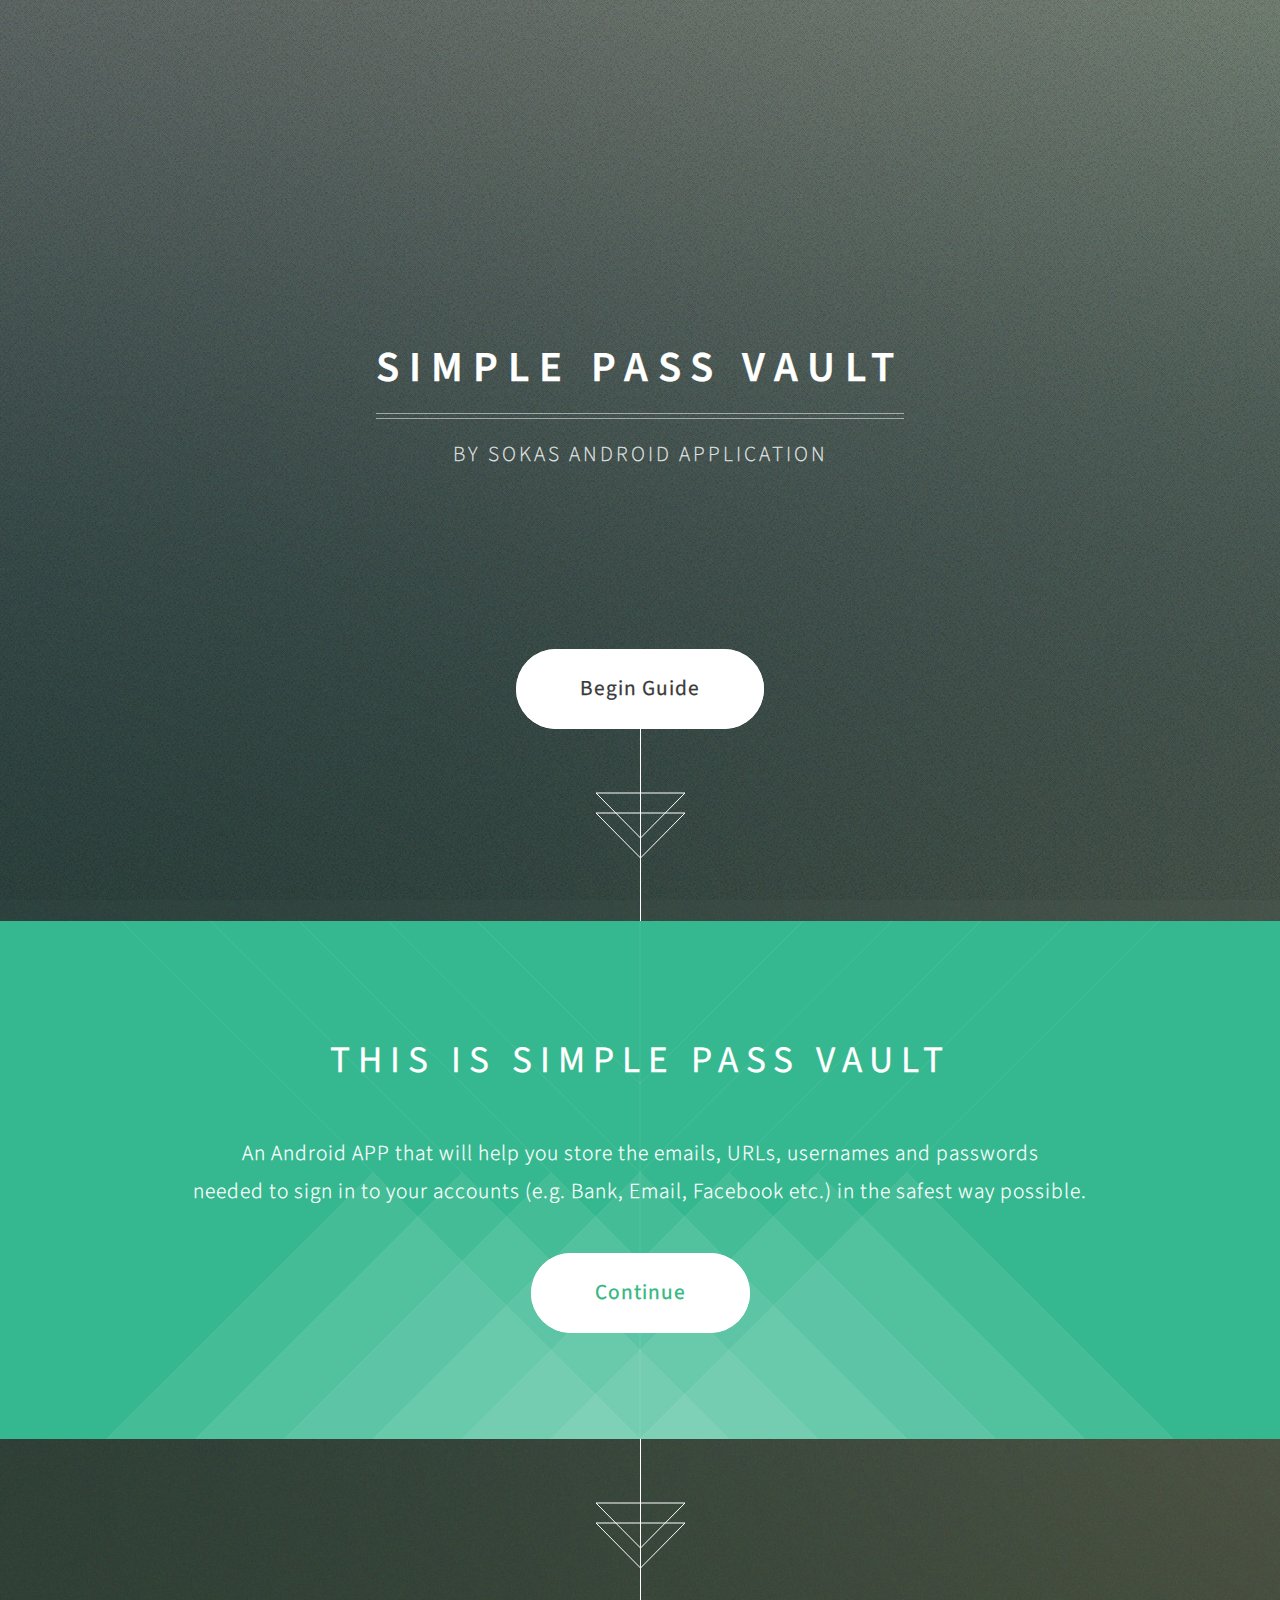
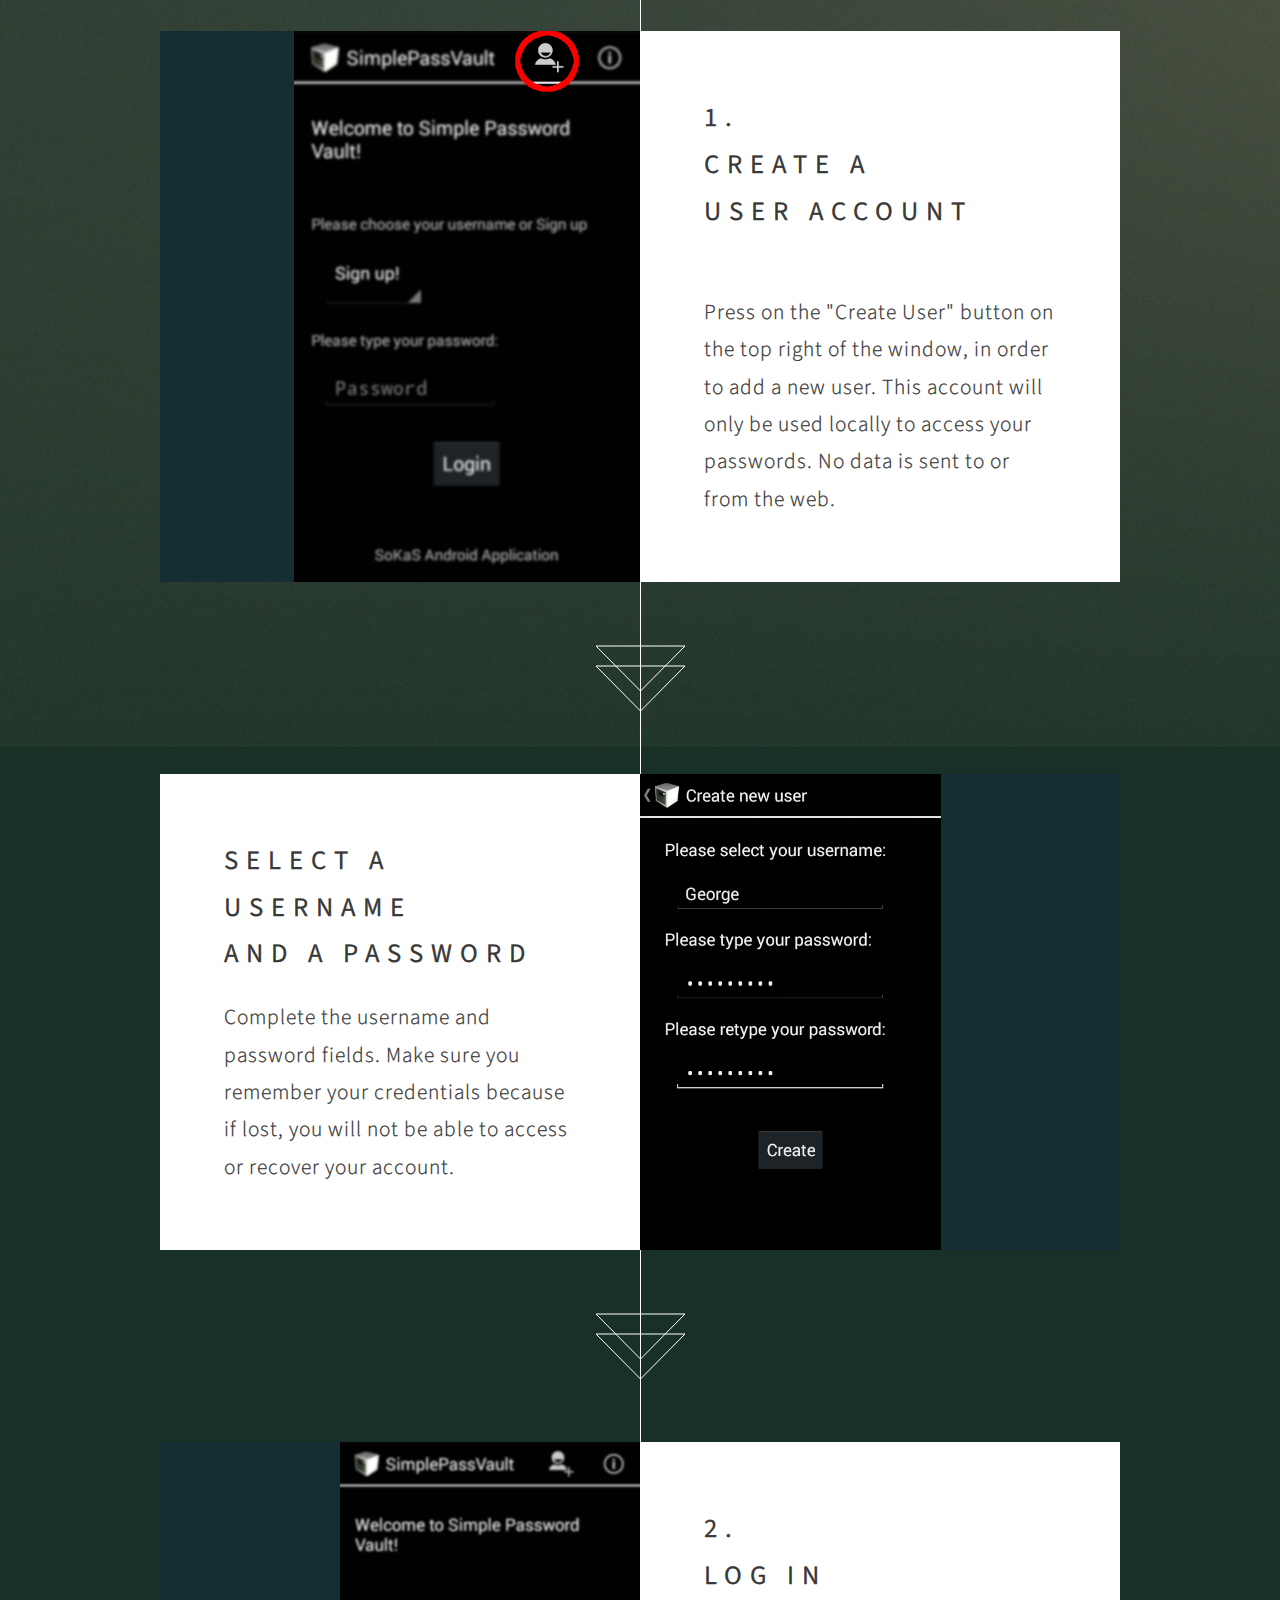
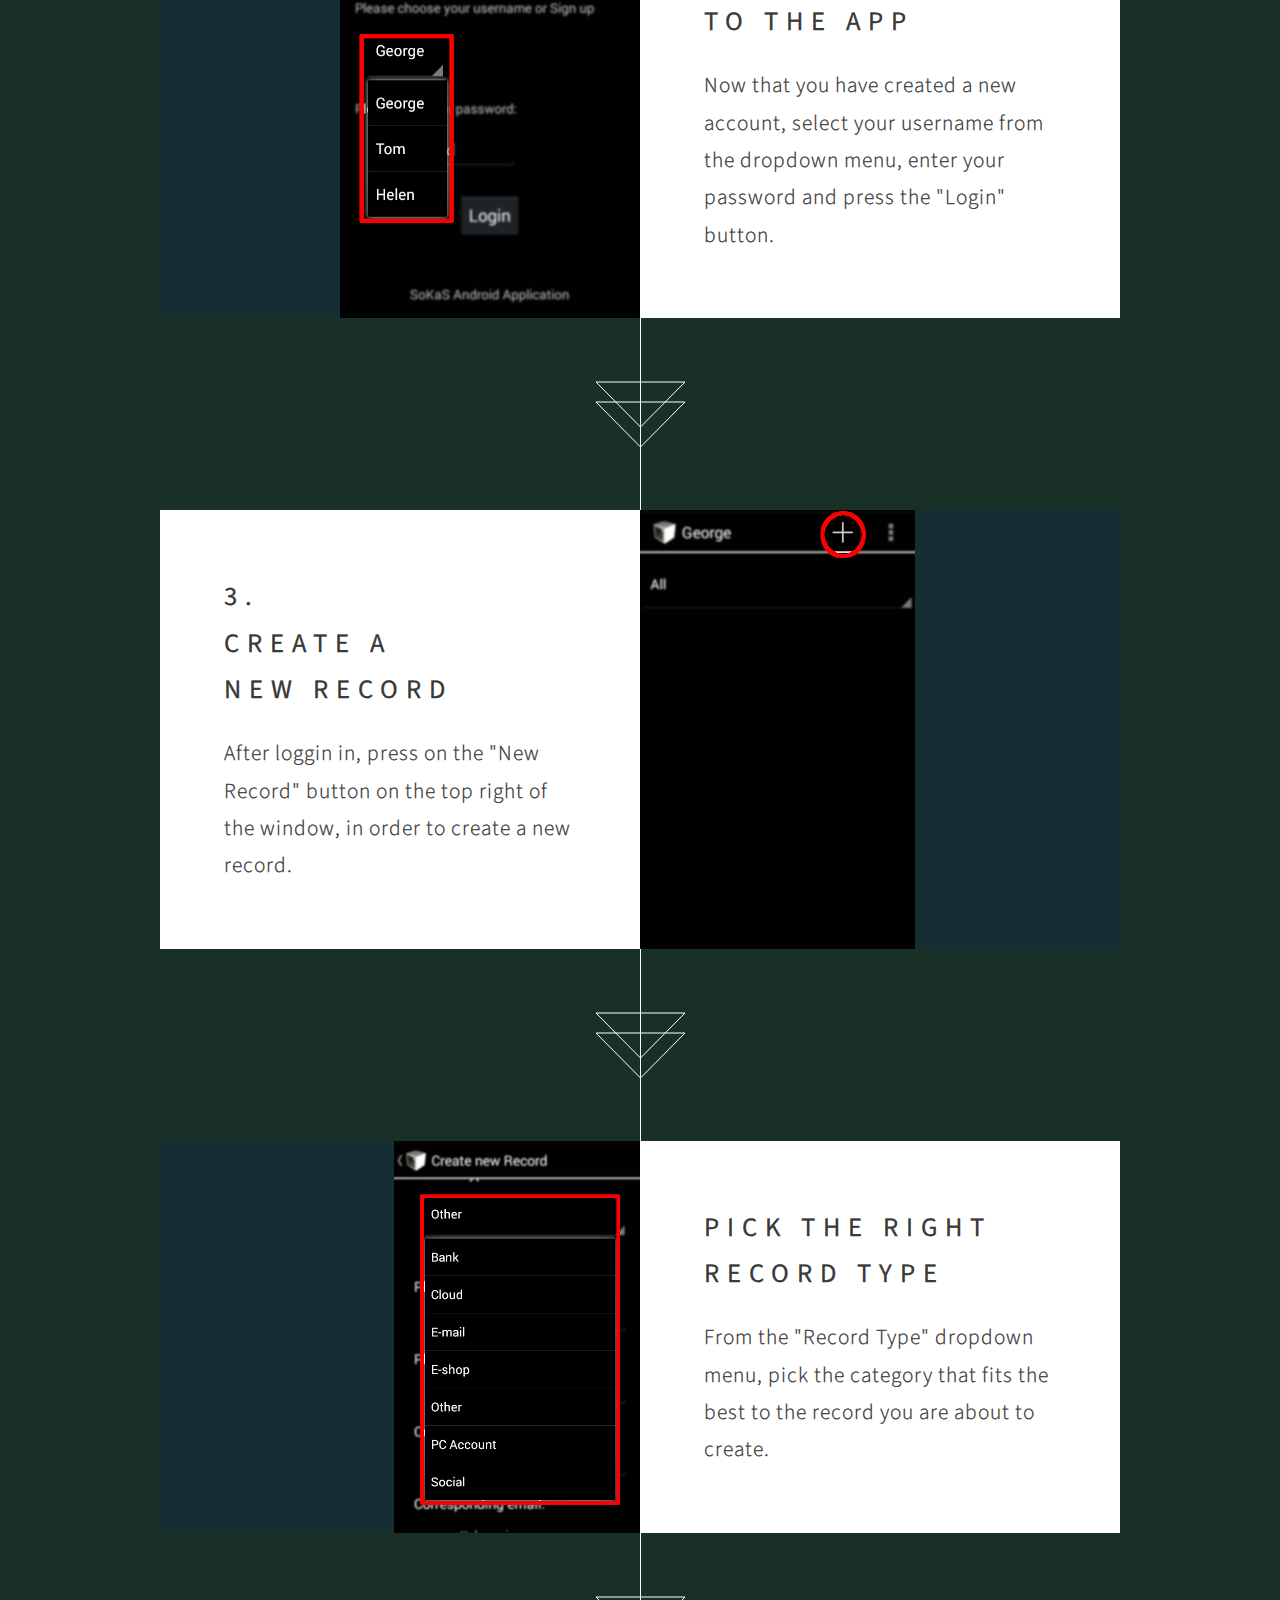
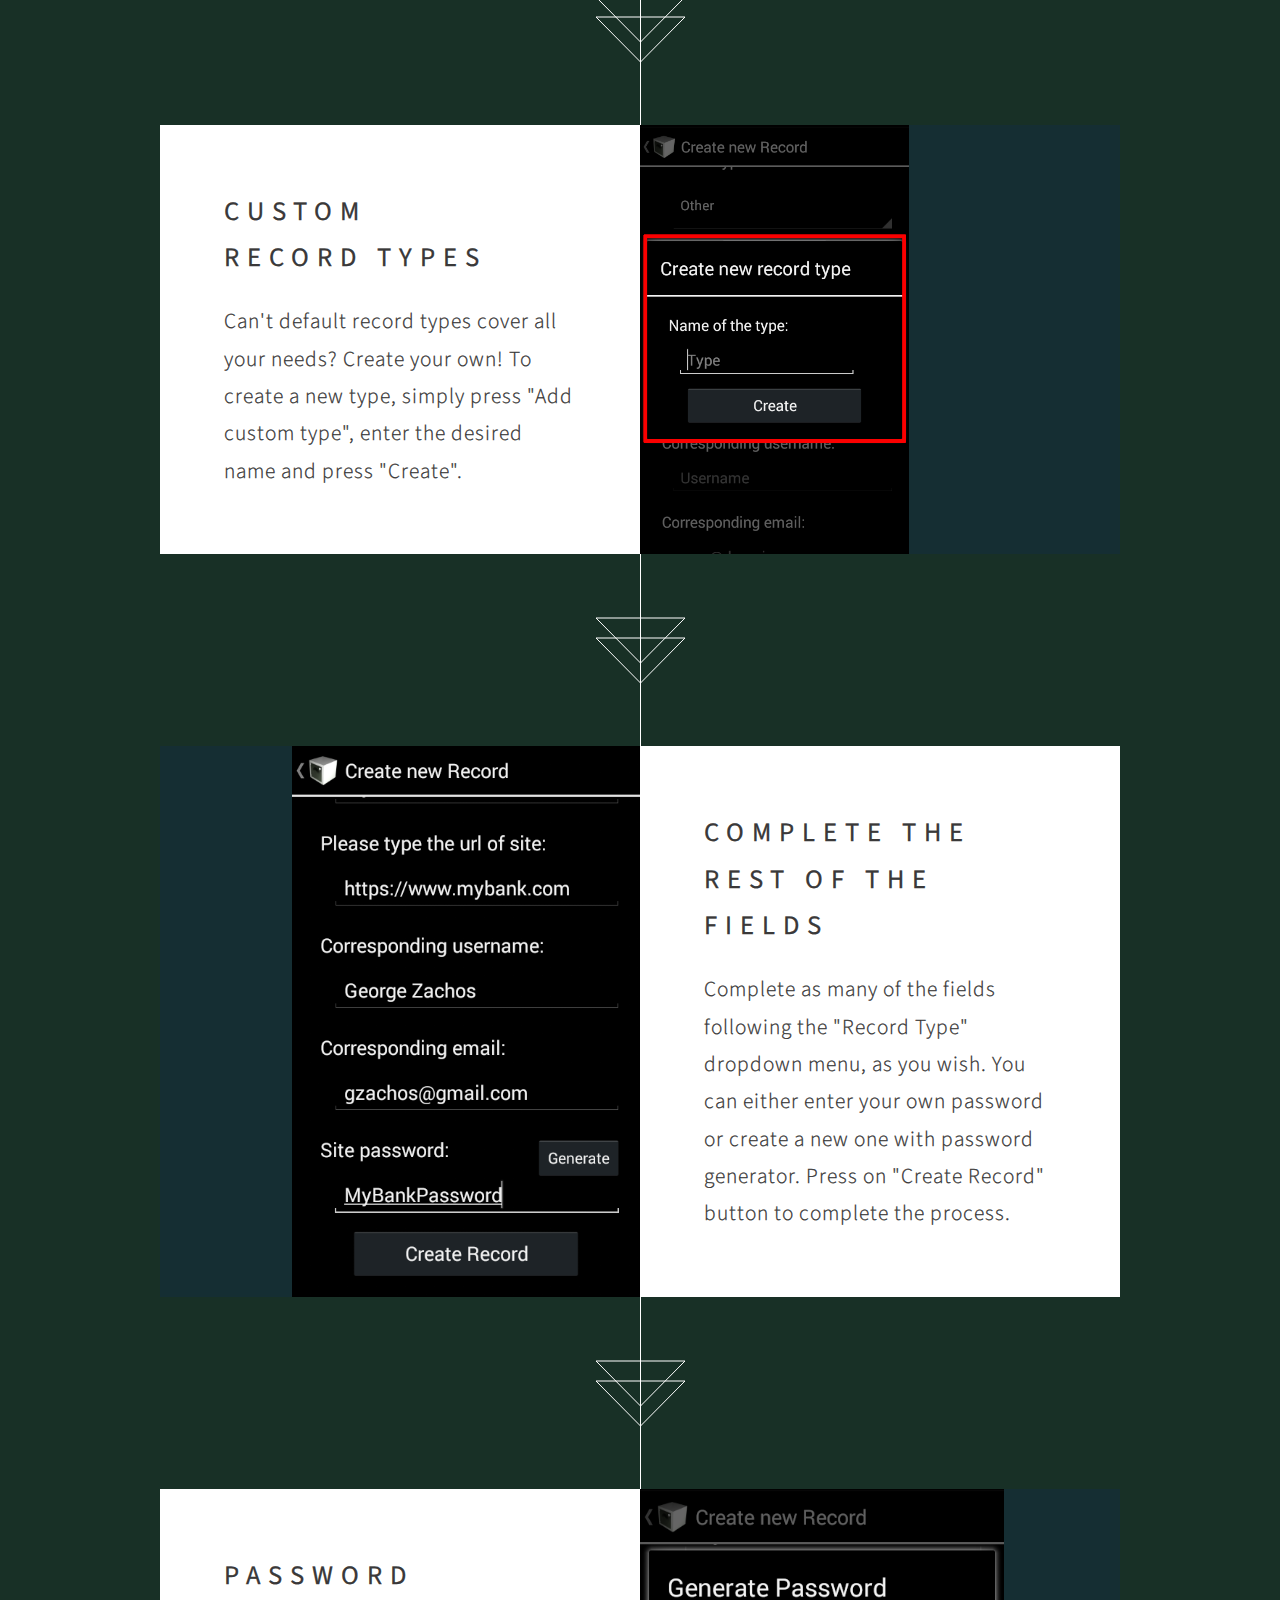
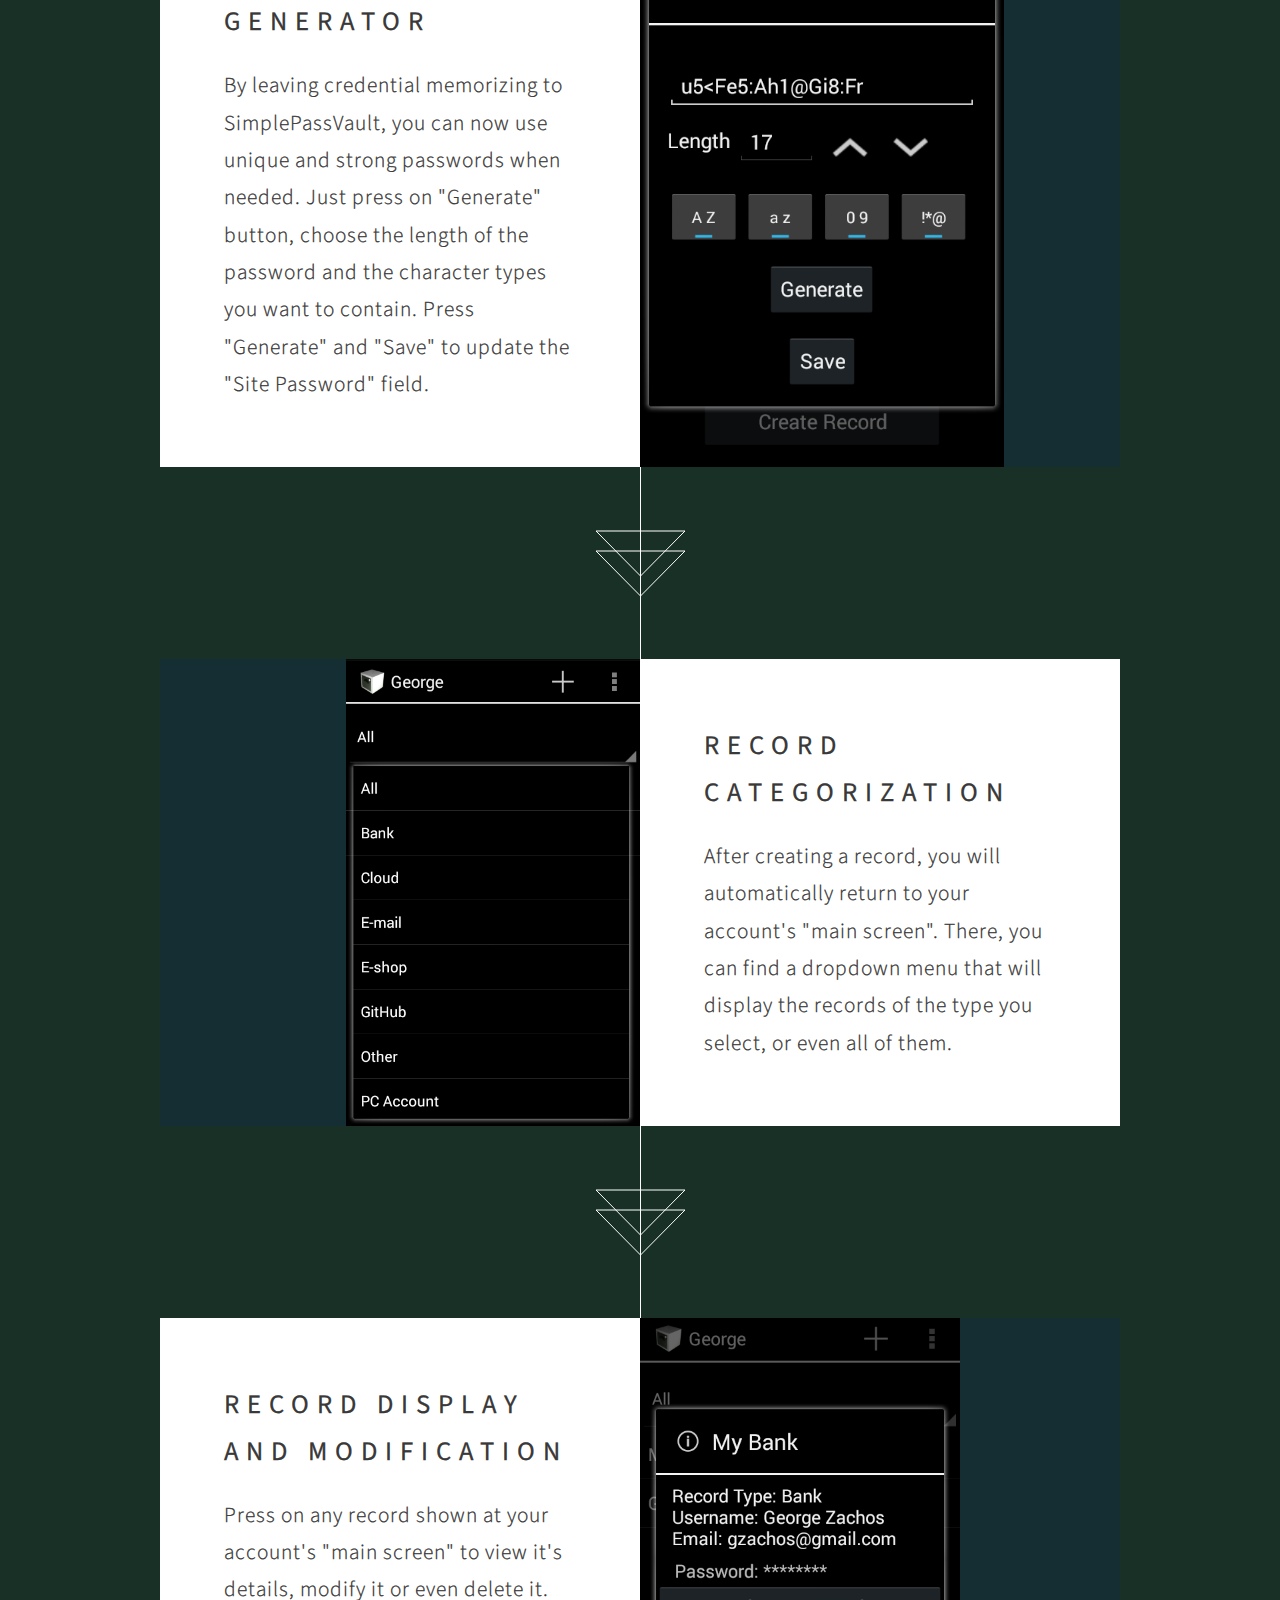
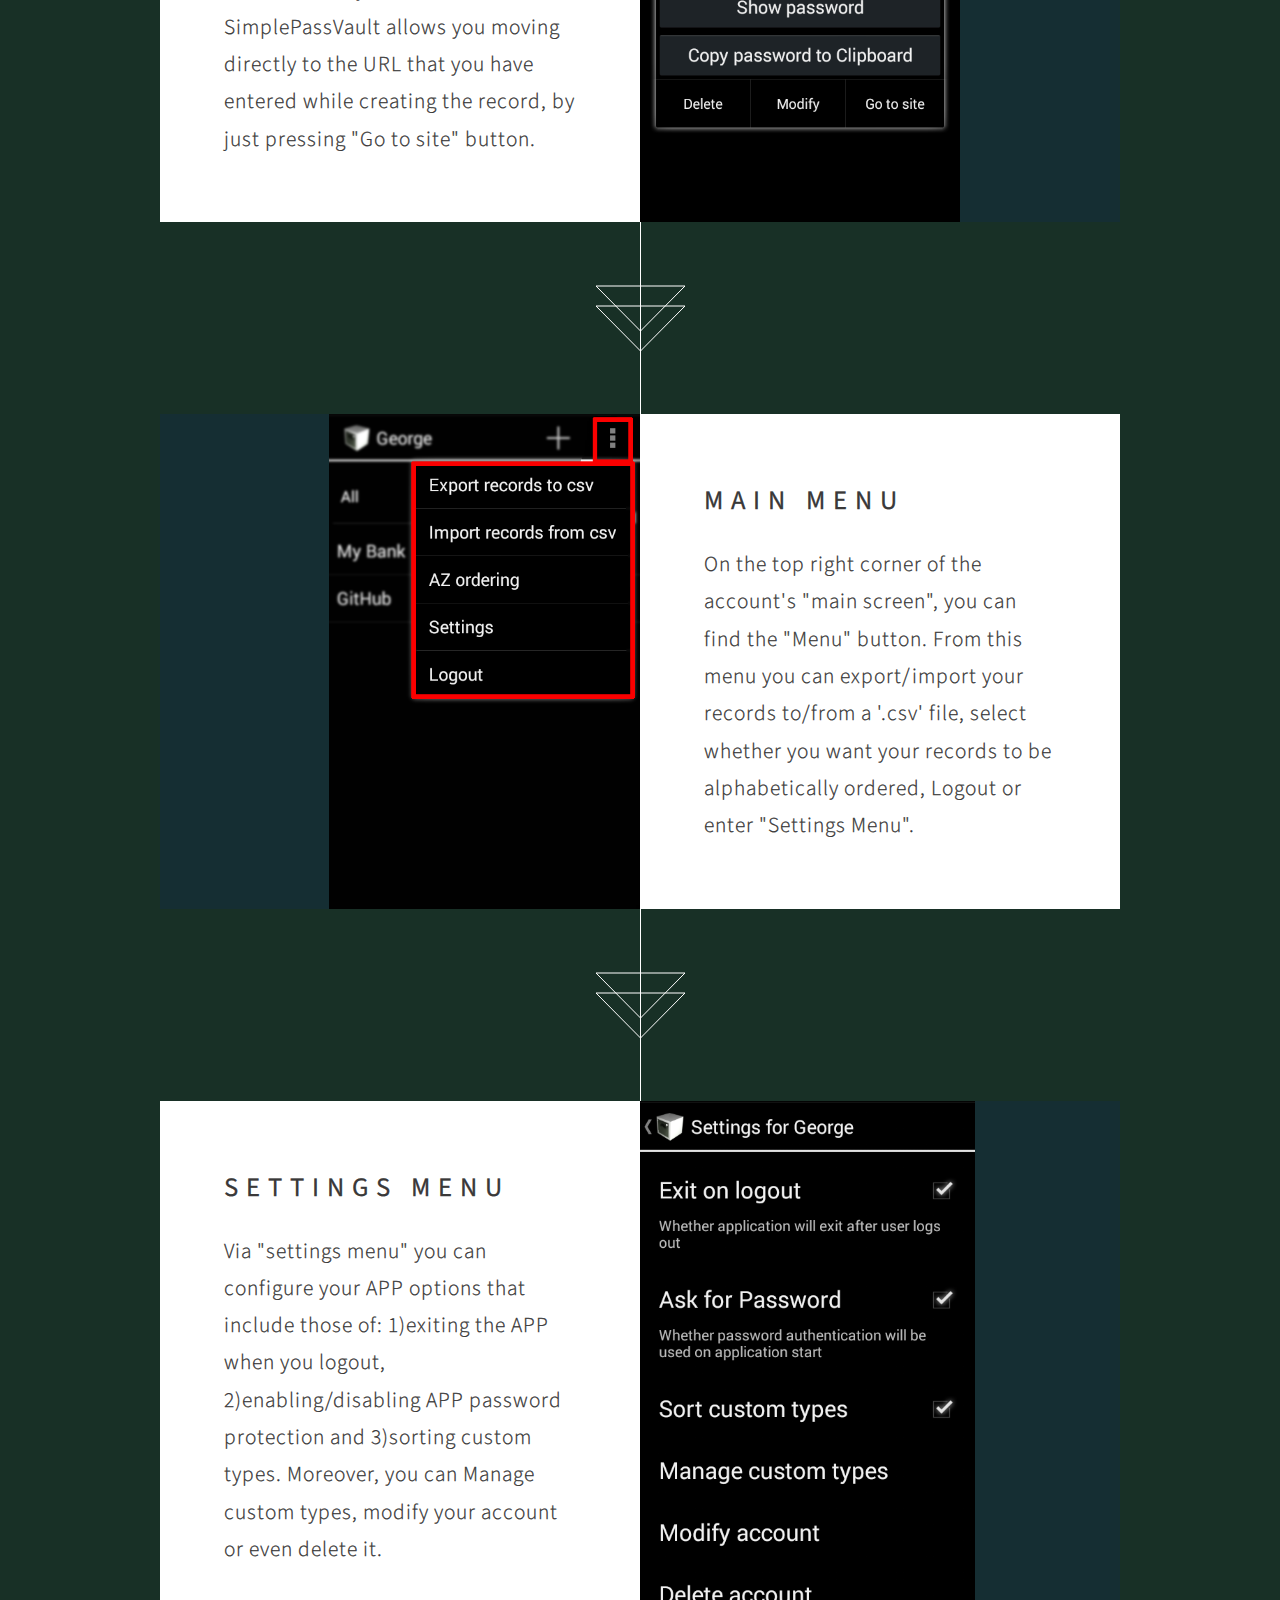
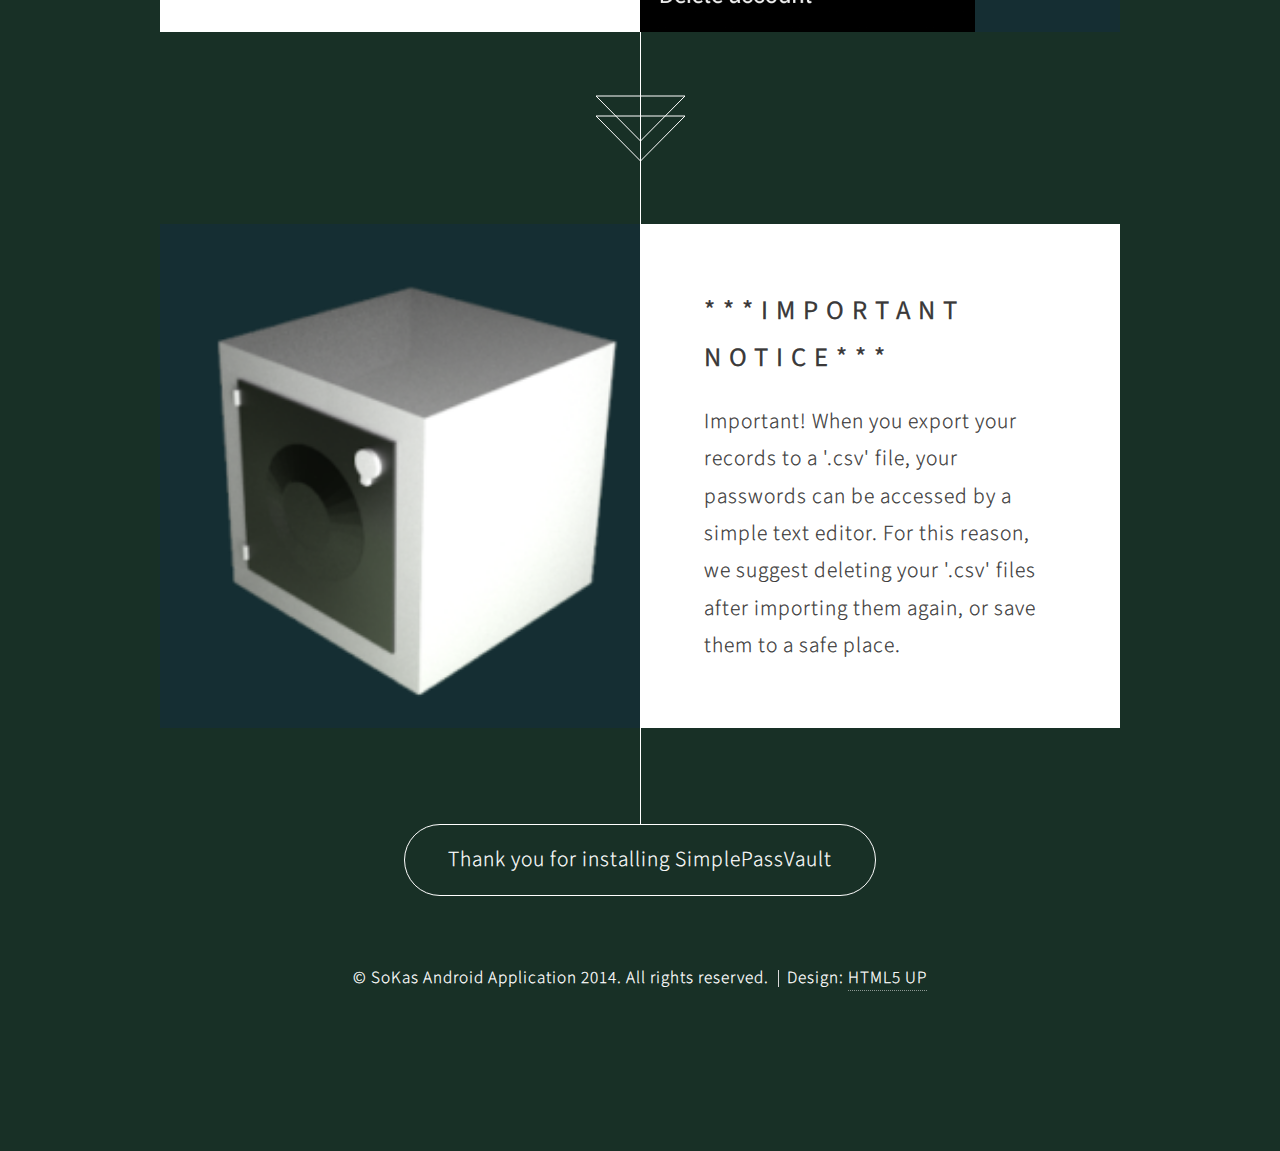
==== simple-pass-vault/index.html @ dd2540e0 "Initial Commit" ====
<!DOCTYPE HTML>
<!--
	Overflow by HTML5 UP
	html5up.net | @n33co
	Free for personal and commercial use under the CCA 3.0 license (html5up.net/license)
-->
<html>
	<head>
		<title>SimplePassVault Help</title>
		<meta http-equiv="content-type" content="text/html; charset=utf-8" />
		<meta name="description" content="" />
		<meta name="keywords" content="" />
		<link rel="shortcut icon" href="./images/favicon.ico" >
		<script src="js/jquery.min.js"></script>
		<script src="js/jquery.scrolly.min.js"></script>
		<script src="js/jquery.poptrox.min.js"></script>
		<script src="js/skel.min.js"></script>
		<script src="js/init.js"></script>
		<noscript>
			<link rel="stylesheet" href="css/skel.css" />
			<link rel="stylesheet" href="css/style.css" />
		</noscript>
	</head>
	<body>

		<!-- Header -->
			<section id="header">
				<header>
					<h1>Simple Pass Vault</h1>
					<p>By SoKaS Android Application</p>
				</header>
				<footer>
					<a href="#banner" class="button style2 scrolly scrolly-centered">Begin Guide</a>
				</footer>
			</section>
		
		<!-- Banner -->
			<section id="banner">
				<header>
					<h2>This is Simple Pass Vault</h2>
				</header>
				<p>An Android APP that will help you store the emails, URLs, usernames and passwords<br> needed to sign in to your accounts (e.g. Bank, Email, Facebook etc.) in the safest way possible. 
				<footer>
					<a href="#first" class="button style2 scrolly">Continue</a>
				</footer>
			</section>
		
		<!-- Feature 1 -->
			<article id="first" class="container box style1 right">
				<a href="#" class="image fit"><img src="images/1_login_screen.png" alt="" /></a>
				<div class="inner">
					<header>
						<h2>1.<br>Create a<br/>
						user account</h2><br/>
					</header>
					<p>Press on the "Create User" button on the top right of the window, in order to add a new user. This account will only be used locally to access your passwords. No data is sent to or from the web.</p>
				</div>
			</article>
		
		<!-- Feature 2 -->
			<article class="container box style1 left">
				<a href="#" class="image fit"><img src="images/2_create_user.png" alt="" /></a>
				<div class="inner">
					<header>
						<h2>Select a username<br />
						and a password</h2>
					</header>
					<p>Complete the username and password fields. Make sure you remember your credentials because if lost, you will not be able to access or recover your account. </p>
				</div>
			</article>
		
		<!-- Feature 3 -->
			<article id="first" class="container box style1 right">
				<a href="#" class="image fit"><img src="images/3_dropdown.png" alt="" /></a>
				<div class="inner">
					<header>
						<h2>2.<br/>Log in<br />
						to the app</h2>
					</header>
					<p>Now that you have created a new account, select your username from the dropdown menu, enter your password and press the "Login" button. </p>
				</div>
			</article>

		<!-- Feature 4 -->
			<article class="container box style1 left">
				<a href="#" class="image fit"><img src="images/4_create_record.png" alt="" /></a>
				<div class="inner">
					<header>
						<h2>3.<br />Create a<br />
						new record</h2>
					</header>
					<p>After loggin in, press on the "New Record" button on the top right of the window, in order to create a new record.</p>
				</div>
			</article>

		<!-- Feature 5 -->
			<article id="first" class="container box style1 right">
				<a href="#" class="image fit"><img src="images/5_create_record.png" alt="" /></a>
				<div class="inner">
					<header>
						<h2>Pick the right<br />
						record type</h2>
					</header>
					<p>From the "Record Type" dropdown menu, pick the category that fits the best to the record you are about to create.</p>
				</div>
			</article>
		
		<!-- Feature 6 -->
			<article class="container box style1 left">
				<a href="#" class="image fit"><img src="images/6_create_record_type.png" alt="" /></a>
				<div class="inner">
					<header>
						<h2>Custom<br />
						 Record Types</h2>
					</header>
					<p>Can't default record types cover all your needs? Create your own! To create a new type, simply press "Add custom type", enter the desired name and press "Create". </p>
				</div>
			</article>

		<!-- Feature 7 -->
			<article class="container box style1 right">
				<a href="#" class="image fit"><img src="images/7_create_record.png" alt="" /></a>
				<div class="inner">
					<header>
						<h2>Complete the<br />
						rest of the fields</h2>
					</header>
					<p>Complete as many of the fields following the "Record Type" dropdown menu, as you wish. You can either enter your own password or create a new one with password generator. Press on "Create Record" button to complete the process.</p>
				</div>
			</article>
		
		<!-- Feature 8 -->
			<article id="first" class="container box style1 left">
				<a href="#" class="image fit"><img src="images/8_generator.png" alt="" /></a>
				<div class="inner">
					<header>
						<h2>Password Generator<br />
						</h2>
					</header>
					<p>By leaving credential memorizing to SimplePassVault, you can now use unique and strong passwords when needed. Just press on "Generate" button, choose the length of the password and the character types you want to contain. Press "Generate" and "Save" to update the "Site Password" field.</p>
				</div>
			</article>

		<!-- Feature 9 -->
			<article id="first" class="container box style1 right">
				<a href="#" class="image fit"><img src="images/9_categories.png" alt="" /></a>
				<div class="inner">
					<header>
						<h2>Record<br />
						Categorization</h2>
					</header>
					<p>After creating a record, you will automatically return to your account's "main screen". There, you can find a dropdown menu that will display the records of the type you select, or even all of them.</p>
				</div>
			</article>

		<!-- Feature 10 -->
			<article class="container box style1 left">
				<a href="#" class="image fit"><img src="images/10_modify_record.png" alt="" /></a>
				<div class="inner">
					<header>
						<h2>Record Display<br />
						and Modification</h2>
					</header>
					<p>Press on any record shown at your account's "main screen" to view it's details, modify it or even delete it. SimplePassVault allows you moving directly to the URL that you have entered while creating the record, by just pressing "Go to site" button.</p>
				</div>
			</article>

			<!-- Feature 11 -->
			<article id="first" class="container box style1 right">
				<a href="#" class="image fit"><img src="images/11_app_dropdown.png" alt="" /></a>
				<div class="inner">
					<header>
						<h2>Main Menu</h2>
					</header>
					<p>On the top right corner of the account's "main screen", you can find the "Menu" button. From this menu you can export/import your records to/from a '.csv' file, select whether you want your records to be alphabetically ordered, Logout or enter "Settings Menu".</p>
				</div>
			</article>

		<!-- Feature 12 -->
			<article class="container box style1 left">
				<a href="#" class="image fit"><img src="images/12_menu.png" alt="" /></a>
				<div class="inner">
					<header>
						<h2>Settings Menu</h2>
					</header>
					<p>Via "settings menu" you can configure your APP options that include those of: 1)exiting the APP when you logout, 2)enabling/disabling APP password protection and 3)sorting custom types. Moreover, you can Manage custom types, modify your account or even delete it.</p>
				</div>
			</article>

				<!-- Feature 13 -->
			<article id="first" class="container box style1 right">
				<a href="#" class="image fit"><img src="images/13_simplepassvault.png" alt="" /></a>
				<div class="inner">
					<header>
						<h2>***IMPORTANT NOTICE***</h2>
					</header>
					<p>Important! When you export your records to a '.csv' file, your passwords can be accessed by a simple text editor. For this reason, we suggest deleting your '.csv' files after importing them again, or save them to a safe place.</p>
				</div>
			</article>
		
		<section id="footer">
			<ul class="icons">
				<li>Thank you for installing SimplePassVault</li>
			</ul>

			<div class="copyright">
				<ul class="menu">
					<li>&copy; SoKas Android Application 2014. All rights reserved.</li><li>Design: <a href="http://html5up.net">HTML5 UP</a></li>
				</ul>
			</div>
		</section>

	</body>
</html>
---- simple-pass-vault/css/skel.css ----
/* Resets (http://meyerweb.com/eric/tools/css/reset/ | v2.0 | 20110126 | License: none (public domain)) */

	html,body,div,span,applet,object,iframe,h1,h2,h3,h4,h5,h6,p,blockquote,pre,a,abbr,acronym,address,big,cite,code,del,dfn,em,img,ins,kbd,q,s,samp,small,strike,strong,sub,sup,tt,var,b,u,i,center,dl,dt,dd,ol,ul,li,fieldset,form,label,legend,table,caption,tbody,tfoot,thead,tr,th,td,article,aside,canvas,details,embed,figure,figcaption,footer,header,hgroup,menu,nav,output,ruby,section,summary,time,mark,audio,video{margin:0;padding:0;border:0;font-size:100%;font:inherit;vertical-align:baseline;}article,aside,details,figcaption,figure,footer,header,hgroup,menu,nav,section{display:block;}body{line-height:1;}ol,ul{list-style:none;}blockquote,q{quotes:none;}blockquote:before,blockquote:after,q:before,q:after{content:'';content:none;}table{border-collapse:collapse;border-spacing:0;}body{-webkit-text-size-adjust:none}

/* Box Model */

	*, *:before, *:after {
		-moz-box-sizing: border-box;
		-webkit-box-sizing: border-box;
		box-sizing: border-box;
	}

/* Container */

	body {
		/* min-width: (containers) */
		min-width: 1200px;
	}

	.container {
		margin-left: auto;
		margin-right: auto;
		
		/* width: (containers) */
		width: 1200px;
	}

	/* Modifiers */
	
		.container.small {
			/* width: (containers) * 0.75; */
			width: 900px;
		}

		.container.big {
			width: 100%;

			/* max-width: (containers) * 1.25; */
			max-width: 1500px;

			/* min-width: (containers); */
			min-width: 1200px;
		}

/* Grid */

	.\31 2u { width: 100% }
	.\31 1u { width: 91.6666666667% }
	.\31 0u { width: 83.3333333333% }
	.\39 u { width: 75% }
	.\38 u { width: 66.6666666667% }
	.\37 u { width: 58.3333333333% }
	.\36 u { width: 50% }
	.\35 u { width: 41.6666666667% }
	.\34 u { width: 33.3333333333% }
	.\33 u { width: 25% }
	.\32 u { width: 16.6666666667% }
	.\31 u { width: 8.3333333333% }
	.\-11u { margin-left: 91.6666666667% }
	.\-10u { margin-left: 83.3333333333% }
	.\-9u { margin-left: 75% }
	.\-8u { margin-left: 66.6666666667% }
	.\-7u { margin-left: 58.3333333333% }
	.\-6u { margin-left: 50% }
	.\-5u { margin-left: 41.6666666667% }
	.\-4u { margin-left: 33.3333333333% }
	.\-3u { margin-left: 25% }
	.\-2u { margin-left: 16.6666666667% }
	.\-1u { margin-left: 8.3333333333% }

	/* Rows */

		.row > * {
			float: left;
		}

		.row:after {
			content: '';
			display: block;
			clear: both;
			height: 0;
		}

		.row:first-child > * {
			padding-top: 0 !important;
		}

		.row.uniform > * > :first-child {
			margin-top: 0;
		}

		.row.uniform > * > :last-child {
			margin-bottom: 0;
		}

		/* Normal */

			.row > * {
				/* padding-left: (gutters) */
				padding-left: 40px;
			}

			.row + .row > * {
				/* padding: (gutters) 0 0 (gutters) */
				padding: 40px 0 0 40px;
			}

			.row {
				/* margin-left: -(gutters) */
				margin-left: -40px;
			}

			.row + .row.uniform > * {
				/* padding: (gutters.vertical) 0 0 (gutters.vertical) */
				padding: 40px 0 0 40px;
			}

		/* Flush */

			.row.flush > * {
				padding-left: 0;
			}

			.row + .row.flush > * {
				padding: 0;
			}

			.row.flush {
				margin-left: 0;
			}

			.row + .row.uniform.flush > * {
				padding: 0;
			}

		/* Quarter */

			.row.quarter > * {
				/* padding-left: (gutters * 0.25) */
				padding-left: 10px;
			}

			.row + .row.quarter > * {
				/* padding: (gutters * 0.25) 0 0 (gutters * 0.25) */
				padding: 10px 0 0 10px;
			}

			.row.quarter {
				/* margin-left: -(gutters * 0.25) */
				margin-left: -10px;
			}

			.row + .row.uniform.quarter > * {
				/* padding: (gutters.vertical * 0.25) 0 0 (gutters.vertical * 0.25) */
				padding: 10px 0 0 10px;
			}

		/* Half */

			.row.half > * {
				/* padding-left: (gutters * 0.5) */
				padding-left: 20px;
			}

			.row + .row.half > * {
				/* padding: (gutters * 0.5) 0 0 (gutters * 0.5) */
				padding: 20px 0 0 20px;
			}

			.row.half {
				/* margin-left: -(gutters * 0.5) */
				margin-left: -20px;
			}

			.row + .row.uniform.half > * {
				/* padding: (gutters.vertical * 0.5) 0 0 (gutters.vertical * 0.5) */
				padding: 20px 0 0 20px;
			}

		/* One and (a) Half */

			.row.oneandhalf > * {
				/* padding-left: (gutters * 1.5) */
				padding-left: 60px;
			}

			.row + .row.oneandhalf > * {
				/* padding: (gutters * 1.5) 0 0 (gutters * 1.5) */
				padding: 60px 0 0 60px;
			}

			.row.oneandhalf {
				/* margin-left: -(gutters * 1.5) */
				margin-left: -60px;
			}

			.row + .row.uniform.oneandhalf > * {
				/* padding: (gutters.vertical * 1.5) 0 0 (gutters.vertical * 1.5) */
				padding: 60px 0 0 60px;
			}

		/* Double */

			.row.double > * {
				/* padding-left: (gutters * 2) */
				padding-left: 80px;
			}

			.row + .row.double > * {
				/* padding: (gutters * 2) 0 0 (gutters * 2) */
				padding: 80px 0 0 80px;
			}

			.row.double {
				/* margin-left: -(gutters * 2) */
				margin-left: -80px;
			}
			
			.row + .row.uniform.double > * {
				/* padding: (gutters.vertical * 2) 0 0 (gutters.vertical * 2) */
				padding: 80px 0 0 80px;
			}
---- simple-pass-vault/css/style.css ----
@charset 'UTF-8';
@import url('http://fonts.googleapis.com/css?family=Source+Sans+Pro:300,300italic,400,600');
@import url('font-awesome.min.css');

/*
	Overflow by HTML5 UP
	html5up.net | @n33co
	Free for personal and commercial use under the CCA 3.0 license (html5up.net/license)
*/

/*********************************************************************************/
/* Basic                                                                         */
/*********************************************************************************/

	body
	{
		background-color:		#183026;
		background-image:		url('images/overlay.png'),			url('../images/bg.jpg');
		background-repeat:		repeat,								no-repeat;
		background-size:		auto,								cover;
		background-position: 	top left,							center 0;
		background-attachment:	fixed,								fixed;
	}

		body.is-scroll
		{
			background-attachment:	scroll,								scroll;
			background-size:		auto,								100% auto;
		}

		body.is-loading *
		{
			-moz-transition: none !important;
			-webkit-transition: none !important;
			-o-transition: none !important;
			-ms-transition: none !important;
			transition: none !important;
			-moz-animation: none !important;
			-webkit-animation: none !important;
			-o-animation: none !important;
			-ms-animation: none !important;
			animation: none !important;
		}

	body,input,textarea,select
	{
		font-family: 'Source Sans Pro', sans-serif;
		font-size: 18pt;
		line-height: 1.75em;
		font-weight: 300;
		letter-spacing: 1px;
		color: #3a3939;
		text-shadow: 0 0 0.5px rgba(58,57,57,0.25);
		-webkit-text-stroke: 0.25px;
	}

	h1,h2,h3,h4,h5,h6
	{
		font-weight: 400;
		text-transform: uppercase;
		line-height: 1.75em;
	}
	
		h1 a, h2 a, h3 a, h4 a, h5 a, h6 a
		{
			color: inherit;
			text-decoration: none;
		}
		
	h2
	{
		font-size: 1.25em;
		letter-spacing: 8px;
	}
	
	h3
	{
		font-size: 1em;
		letter-spacing: 5px;
	}
		
	strong, b
	{
		font-weight: 400;
	}
	
	em, i
	{
		font-style: italic;
	}

	a
	{
		color: #35b88f;
		text-shadow: 0 0 0.5px rgba(53,184,143,0.25);
		-moz-transition: border-color 0.35s ease-in-out, color 0.35s ease-in-out;
		-webkit-transition: border-color 0.35s ease-in-out, color 0.35s ease-in-out;
		-o-transition: border-color 0.35s ease-in-out, color 0.35s ease-in-out;
		-ms-transition: border-color 0.35s ease-in-out, color 0.35s ease-in-out;
		transition: border-color 0.35s ease-in-out, color 0.35s ease-in-out;
		text-decoration: none;
		border-bottom: dotted 1px rgba(53,184,143,0.5);
	}
	
		a:hover
		{
			border-bottom-color: rgba(53,184,143,0);
		}

	sub
	{
		position: relative;
		top: 0.5em;
		font-size: 0.8em;
	}
	
	sup
	{
		position: relative;
		top: -0.5em;
		font-size: 0.8em;
	}
	
	hr
	{
		border: 0;
		border-top: solid 1px #dad9d9;
		margin: 2em 0 2em 0;
	}
	
	blockquote
	{
		border-left: solid 0.5em #eae9e9;
		padding: 1em 0 1em 2em;
		font-style: italic;
	}
	
	p, ul, ol, dl, table
	{
		margin-bottom: 1em;
	}

	header
	{
		margin-bottom: 1em;
	}
	
		header p
		{
			display: block;
			margin: 0.5em 0 0 0;
			padding: 0 0 1.5em 0;
		}
		
	footer
	{
		margin-top: 1em;
	}

	br.clear
	{
		clear: both;
	}

	/* Sections/Article */
	
		section,
		article
		{
			margin-bottom: 3em;
		}
		
			section > :last-child,
			article > :last-child
			{
				margin-bottom: 0;
			}

			section:last-child,
			article:last-child
			{
				margin-bottom: 0;
			}

			.row > section,
			.row > article
			{
				margin-bottom: 0;
			}

	/* Image */

		.image
		{
			display: inline-block;
			border: 0;
		}
		
			.image img
			{
				display: block;
				width: 100%;
			}

			.image.featured
			{
				display: block;
				width: 100%;
				margin: 0 0 2em 0;
			}
			
			.image.fit
			{
				display: block;
				width: 100%;
			}
			
			.image.left
			{
				float: left;
				margin: 0 2em 2em 0;
			}
			
			.image.centered
			{
				display: block;
				margin: 0 0 2em 0;
			}

				.image.centered img
				{
					margin: 0 auto;
					width: auto;
				}

	/* List */

		ul
		{
		}

			ul.default
			{
				list-style: disc;
				padding-left: 1em;
			}
			
				ul.default li
				{
					padding-left: 1.5em;
					margin-top: 1.5em;
				}		
				
				ul.default li:first-child
				{
					margin-top: 0;
				}

			ul.icons
			{
				cursor: default;
			}	
			
				ul.icons li
				{
					display: inline-block;
				}
				
					ul.icons a
					{
						display: inline-block;
						width: 2.5em;
						height: 2.5em;
						line-height: 2.5em;
						text-align: center;
						border: 0;
					}

			ul.menu
			{
				cursor: default;
			}
			
				ul.menu li
				{
					display: inline-block;
					line-height: 1em;
					border-left: solid 1px #dad9d9;
					padding: 0 0 0 0.5em;
					margin: 0 0 0 0.5em;
				}
				
				ul.menu li:first-child
				{
					border-left: 0;
					padding-left: 0;
					margin-left: 0;
				}

			ul.actions
			{
				cursor: default;
			}
			
				ul.actions li
				{
					display: inline-block;
					margin: 0 0 0 0.5em;
				}
				
				ul.actions li:first-child
				{
					margin-left: 0;
				}

		ol
		{
		}

			ol.default
			{
				list-style: decimal;
				padding-left: 1.25em;
			}

				ol.default li
				{
					padding-left: 1.25em;
					margin-top: 1.5em;
				}

				ul.default li:first-child
				{
					margin-top: 0;
				}

	/* Form */

		form
		{
		}
		
			form label
			{
				display: block;
				margin: 0 0 0.5em 0;
			}
		
			form input[type="text"],
			form input[type="email"],
			form input[type="password"],
			form select,
			form textarea
			{
				-webkit-appearance: none;
				display: block;
				border: 0;
				background: #f1f1f1;
				width: 100%;
				padding: 0.75em;
				-moz-transition: background-color 0.35s ease-in-out;
				-webkit-transition: background-color 0.35s ease-in-out;
				-o-transition: background-color 0.35s ease-in-out;
				-ms-transition: background-color 0.35s ease-in-out;
				transition: background-color 0.35s ease-in-out;
			}

			form input[type="text"],
			form input[type="email"],
			form input[type="password"],
			form select
			{
				line-height: 1em;
			}

			form textarea
			{
				min-height: 12em;
			}

				form input[type="text"]:focus,
				form input[type="email"]:focus,
				form input[type="password"]:focus,
				form select:focus,
				form textarea:focus
				{
					background: #f8f8f8;
				}
				
				form .formerize-placeholder
				{
					color: #5a5959 !important;
				}

				form ::-webkit-input-placeholder
				{
					color: #5a5959 !important;
				}

				form :-moz-placeholder
				{
					color: #5a5959 !important;
				}

				form ::-moz-placeholder
				{
					color: #5a5959 !important;
				}

				form :-ms-input-placeholder
				{
					color: #5a5959 !important;
				}

				form ::-moz-focus-inner
				{
					border: 0;
				}

			form ul.actions
			{
				margin-bottom: 0;
				text-align: center;
			}
			
	/* Table */
	
		.table-wrapper
		{
			width: 100%;
			overflow-x: auto;
			-webkit-overflow-scrolling: touch;
		}
	
		table
		{
			width: 100%;
		}
		
			table.default
			{
				width: 100%;
			}
			
				table.default tbody tr
				{
					border-top: solid 1px #eae9e9;
				}

				table.default tbody tr:first-child
				{
					border-top: 0;
				}
				
				table.default td
				{
					padding: 0.75em 1.25em 0.75em 1.25em;
				}
				
				table.default th
				{
					text-align: left;
					font-weight: 400;
					padding: 0.75em 1.25em 0.75em 1.25em;
				}
			
				table.default thead
				{
					background: #f5f5f5;
				}
				
				table.default tfoot
				{
				}
				
				table.default tbody
				{
				}

	/* Button */
		
		input[type="button"],
		input[type="submit"],
		input[type="reset"],
		.button
		{
			-webkit-appearance: none;
			position: relative;
			display: inline-block;
			border: 0;
			background: #35b88f;
			color: #fff;
			text-shadow: 0 0 0.5px rgba(255,255,255,0.25);
			cursor: pointer;
			text-decoration: none;
			outline: 0;
			padding: 1em 3em 1em 3em;
			text-align: center;
			border-radius: 3em;
			font-weight: 400;
			-moz-transition: background-color 0.35s ease-in-out, color 0.35s ease-in-out;
			-webkit-transition: background-color 0.35s ease-in-out, color 0.35s ease-in-out;
			-o-transition: background-color 0.35s ease-in-out, color 0.35s ease-in-out;
			-ms-transition: background-color 0.35s ease-in-out, color 0.35s ease-in-out;
			transition: background-color 0.35s ease-in-out, color 0.35s ease-in-out;
		}

			input[type="button"]:hover,
			input[type="submit"]:hover,
			input[type="reset"]:hover,
			.button:hover
			{
				background: #45c89f;
			}
		
			input[type="button"].style2,
			input[type="submit"].style2,
			input[type="reset"].style2,
			.button.style2
			{
				color: #3a3939;
				background: #fff;
				box-shadow: inset 0 0 0 1px #fff;
			}

				input[type="button"].style2:hover,
				input[type="submit"].style2:hover,
				input[type="reset"].style2:hover,
				.button.style2:hover
				{
					background: rgba(255,255,255,0.1);
					color: #fff !important;
					text-shadow: 0 0 0.5px rgba(255,255,255,0.25) !important;
				}
				
			input[type="button"].style3,
			input[type="submit"].style3,
			input[type="reset"].style3,
			.button.style3
			{
				background: none;
				color: #3a3939;
				box-shadow: inset 0 0 0 1px #dad9d9;
			}
			
				input[type="button"].style3:hover,
				input[type="submit"].style3:hover,
				input[type="reset"].style3:hover,
				.button.style3:hover
				{
					background: rgba(58,57,57,0.025);
				}

	/* Box */

		.box
		{
			position: relative;
			margin-top: 9em;
			margin-bottom: 0;
		}
		
			.box:after
			{
				content: '';
				display: block;
				position: absolute;
				top: -9em;
				left: 50%;
				height: 9em;
				border-left: solid 1px #fff;
			}
		
			.box:before
			{
				content: '';
				display: block;
				width: 90px;
				height: 66px;
				position: absolute;
				left: 50%;
				top: -4.5em;
				margin-left: -45px;
				margin-top: -33px;
				background: url('images/arrow.svg') no-repeat;
			}
		
			.box :last-child
			{
				margin-bottom: 0;
			}
		
			.box.style1
			{
				background: #fff;
				padding: 3em;
			}
			
				.box.style1 .image
				{
					display: block;
					position: absolute;
					top: 0;
					width: 50%;
					height: 100%;
					background: #152E33;
					overflow: hidden;
				}

					.box.style1 .image img
					{
						position: absolute;
						top: 0;
						height: 100%;
						width: auto;
					}

				.box.style1 .inner
				{
				}

					.box.style1 .inner > :last-child
					{
						margin: 0;
					}
				
				.box.style1.right
				{
				}

					.box.style1.right .image
					{
						left: 0;
					}

						.box.style1.right .image img
						{
							right: 0;
						}
					
					.box.style1.right .inner
					{
						margin-left: 50%;
						padding-left: 3em;
					}
				
				.box.style1.left
				{
				}

					.box.style1.left .image
					{
						right: 0;
					}
					
						.box.style1.left .image img
						{
							left: 0;
						}
					
					.box.style1.left .inner
					{
						margin-right: 50%;
						padding-right: 3em;
					}

			.box.style2
			{
				text-align: center;
			}

				.box.style2 header
				{
					display: inline-block;
					background: #fff;
					padding: 2em 3em 2em 3em;
					margin: 0;
				}

					.box.style2 header p
					{
						padding: 0;
					}
				
				.box.style2 .inner
				{
					position: relative;
					padding: 40px 0 0px 0;
				}

					.box.style2 .inner:after
					{
						content: '';
						display: block;
						position: absolute;
						top: 0;
						left: 50%;
						height: 100%;
						border-left: solid 1px #fff;
					}
					
					.box.style2 .inner .row
					{
						position: relative;
					}
					
						.box.style2 .inner .row:before
						{
							content: '';
							display: block;
							position: absolute;
							top: 50%;
							left: 20px;
							width: -moz-calc(100% - 40px);
							width: -webkit-calc(100% - 40px);
							width: -o-calc(100% - 40px);
							width: -ms-calc(100% - 40px);
							width: calc(100% - 40px);
							border-bottom: solid 1px #fff;
						}

					.box.style2 .inner .image
					{
						position: relative;
						z-index: 1;
						padding: 20px;
					}

			.box.style3
			{
				background: #fff;
				padding: 3em;
			}
			
				.box.style3 header
				{
					text-align: center;
				}

/*********************************************************************************/
/* Icons                                                                         */
/*********************************************************************************/

	.icon {
		text-decoration: none;
	}

		.icon:before {
			display: inline-block;
			font-family: FontAwesome;
			font-size: 1.25em;
			text-decoration: none;
			font-style: normal;
			font-weight: normal;
			line-height: 1;
			-webkit-font-smoothing:antialiased;
			-moz-osx-font-smoothing:grayscale;
		}
		
		.icon > .label {
			display: none;
		}

/*********************************************************************************/
/* Header                                                                        */
/*********************************************************************************/

	#header
	{
		position: relative;
		color: #fff;
		text-shadow: 0 0 0.5px rgba(255,255,255,0.25);
		text-align: center;
		margin: 0;
		padding: 14em 0 14em 0;
		cursor: default;
	}
	
		#header header
		{
			display: inline-block;
			padding: 0 0 4.5em 0;
		}
		
			#header header h1
			{
				font-weight: 600;
				font-size: 2em;
				letter-spacing: 10px;
			}

			#header header p
			{
				border-top: solid 1px rgba(255,255,255,0.5);
				color: rgba(255,255,255,0.75);
				text-shadow: 0 0 0.5px rgba(255,255,255,0.1875);
				font-size: 1em;
				text-transform: uppercase;
				letter-spacing: 3px;
				padding: 0;
				margin-top: 0.35em;
			}
			
				#header header p:before
				{
					content: '';
					display: block;
					border-top: solid 1px rgba(255,255,255,0.5);
					margin: 4px 0 0.8em 0;
				}

		#header footer
		{
			position: absolute;
			bottom: 9em;
			margin: 0;
			width: 100%;
		}

			#header footer:after
			{
				content: '';
				display: block;
				position: absolute;
				bottom: -9em;
				left: 50%;
				height: 9em;
				border-left: solid 1px #fff;
			}
		
			#header footer:before
			{
				content: '';
				display: block;
				width: 90px;
				height: 66px;
				position: absolute;
				left: 50%;
				bottom: -4.5em;
				margin-left: -45px;
				margin-bottom: -33px;
				background: url('images/arrow.svg') no-repeat;
			}
	
/*********************************************************************************/
/* Banner                                                                        */
/*********************************************************************************/

	#banner
	{
		position: relative;
		color: #fff;
		text-shadow: 0 0 0.5px rgba(255,255,255,0.25);
		text-align: center;
		background: #35b88f url('images/banner.svg') bottom center no-repeat;
		padding: 5em 0 5em 0;
		margin: 0;
		background-size: 125% auto;
	}

		#banner .button
		{
			color: #35b882;
			text-shadow: 0 0 0.5px rgba(53,184,130,0.25);
		}

		#banner header
		{
			margin: 0 0 2em 0;
		}
		
			#banner header h2
			{
				font-weight: 400;
				font-size: 1.75em;
				letter-spacing: 8px;
			}

		#banner p
		{
			margin: 0;
		}

		#banner footer
		{
			margin: 2em 0 0 0;
		}
		
		#banner a
		{
			color: inherit;
			border-bottom-color: rgba(255,255,255,0.5);
		}
		
			#banner a:hover
			{
				border-bottom-color: rgba(255,255,255,0);
			}

/*********************************************************************************/
/* Footer                                                                        */
/*********************************************************************************/
	
	#footer
	{
		position: relative;
		color: #fff;
		text-shadow: 0 0 0.5px rgba(255,255,255,0.25);
		text-align: center;
		margin: 4.5em 0 0 0;
	}

		#footer:after
		{
			content: '';
			display: block;
			position: absolute;
			top: -4.5em;
			left: 50%;
			height: 4.5em;
			border-left: solid 1px #fff;
		}

		#footer a
		{
			color: #fff;
			text-shadow: 0 0 0.5px rgba(255,255,255,0.25);
			border-bottom-color: rgba(255,255,255,0.5);
		}	
		
			#footer a:hover
			{
				color: #35b88f;
				text-shadow: 0 0 0.5px rgba(69,200,159,0.25);
				border-bottom-color: rgba(53,184,143,0.5);
			}
		
		#footer .icons
		{
			padding: 0.75em 2em 0.75em 2em;
			border-radius: 3em;
			border: solid 1px #fff;
			display: inline-block;
			margin: 0 0 3em 0;
		}
		
		#footer .copyright
		{
			margin: 0 0 9em 0;
			font-size: 0.8em;
		}
		
/*********************************************************************************/
/* Poptrox                                                                       */
/*********************************************************************************/

	.poptrox-popup
	{
		background: #fff;
		-moz-box-sizing: content-box;
		-webkit-box-sizing: content-box;
		-o-box-sizing: content-box;
		-ms-box-sizing: content-box;
		box-sizing: content-box;
		padding-bottom: 3em;
	}
	
		.poptrox-popup .loader
		{
			width: 48px;
			height: 48px;
			background: url('images/loader.gif');
			position: absolute;
			top: 50%;
			left: 50%;
			margin: -24px 0 0 -24px;
		}
	
		.poptrox-popup .caption
		{
			position: absolute;
			bottom: 0;
			left: 0;
			background: #fff;
			width: 100%;
			height: 3em;
			line-height: 3em;
			text-align: center;
			cursor: default;
			z-index: 1;
		}
		
		.poptrox-popup .nav-next,
		.poptrox-popup .nav-previous
		{
			position: absolute;
			top: 0;
			width: 50%;
			height: 100%;
			opacity: 0;
			cursor: pointer;
			background: rgba(0,0,0,0.01);
			-moz-transition: opacity 0.5s ease-in-out;
			-webkit-transition: opacity 0.5s ease-in-out;
			-o-transition: opacity 0.5s ease-in-out;
			-ms-transition: opacity 0.5s ease-in-out;
			transition: opacity 0.5s ease-in-out;
			-webkit-tap-highlight-color: rgba(255,255,255,0);
		}

			.poptrox-popup .nav-next:before,
			.poptrox-popup .nav-previous:before
			{
				content: '';
				position: absolute;
				width: 96px;
				height: 64px;
				background: url('images/poptrox-nav.svg');
				top: -moz-calc(50% - 1.5em);
				top: -webkit-calc(50% - 1.5em);
				top: -o-calc(50% - 1.5em);
				top: -ms-calc(50% - 1.5em);
				top: calc(50% - 1.5em);
				margin: -32px 0 0 0;
			}
		
			.poptrox-popup:hover .nav-next,
			.poptrox-popup:hover .nav-previous
			{
				opacity: 0.5;
			}

			.poptrox-popup:hover .nav-next:hover,
			.poptrox-popup:hover .nav-previous:hover
			{
				opacity: 1.0;
			}
			
			.poptrox-popup .nav-previous:before
			{
				-moz-transform: scaleX(-1);
				-webkit-transform: scaleX(-1);
				-o-transform: scaleX(-1);
				-ms-transform: scaleX(-1);
				transform: scaleX(-1);
				-ms-filter: "FlipH";			
				filter: FlipH;
			}

		.poptrox-popup .nav-next
		{
			right: 0;
		}

			.poptrox-popup .nav-next:before
			{
				right: 0;
			}
		
		.poptrox-popup .nav-previous
		{
			left: 0;
		}

			.poptrox-popup .nav-previous:before
			{
				left: 0;
			}
			
		.poptrox-popup .closer
		{
			position: absolute;
			top: 0;
			right: 0;
			width: 64px;
			height: 64px;
			text-indent: -9999px;
			z-index: 2;
			opacity: 0;
			-moz-transition: opacity 0.5s ease-in-out;
			-webkit-transition: opacity 0.5s ease-in-out;
			-o-transition: opacity 0.5s ease-in-out;
			-ms-transition: opacity 0.5s ease-in-out;
			transition: opacity 0.5s ease-in-out;
			-webkit-tap-highlight-color: rgba(255,255,255,0);
		}
		
			.poptrox-popup .closer:before
			{
				content: '';
				display: block;
				position: absolute;
				right: 16px;
				top: 16px;
				width: 40px;
				height: 40px;
				border-radius: 100%;
				box-shadow: inset 0 0 0 1px #fff;
				background: rgba(255,255,255,0.1) url('images/poptrox-closer.svg') center center;
				color: #fff !important;
				-moz-transition: background-color 0.5s ease-in-out;
				-webkit-transition: background-color 0.5s ease-in-out;
				-o-transition: background-color 0.5s ease-in-out;
				-ms-transition: background-color 0.5s ease-in-out;
				transition: background-color 0.5s ease-in-out;
			}

			.poptrox-popup:hover .closer
			{
				opacity: 0.5;
			}

			.poptrox-popup:hover .closer:hover
			{
				opacity: 1.0;
			}
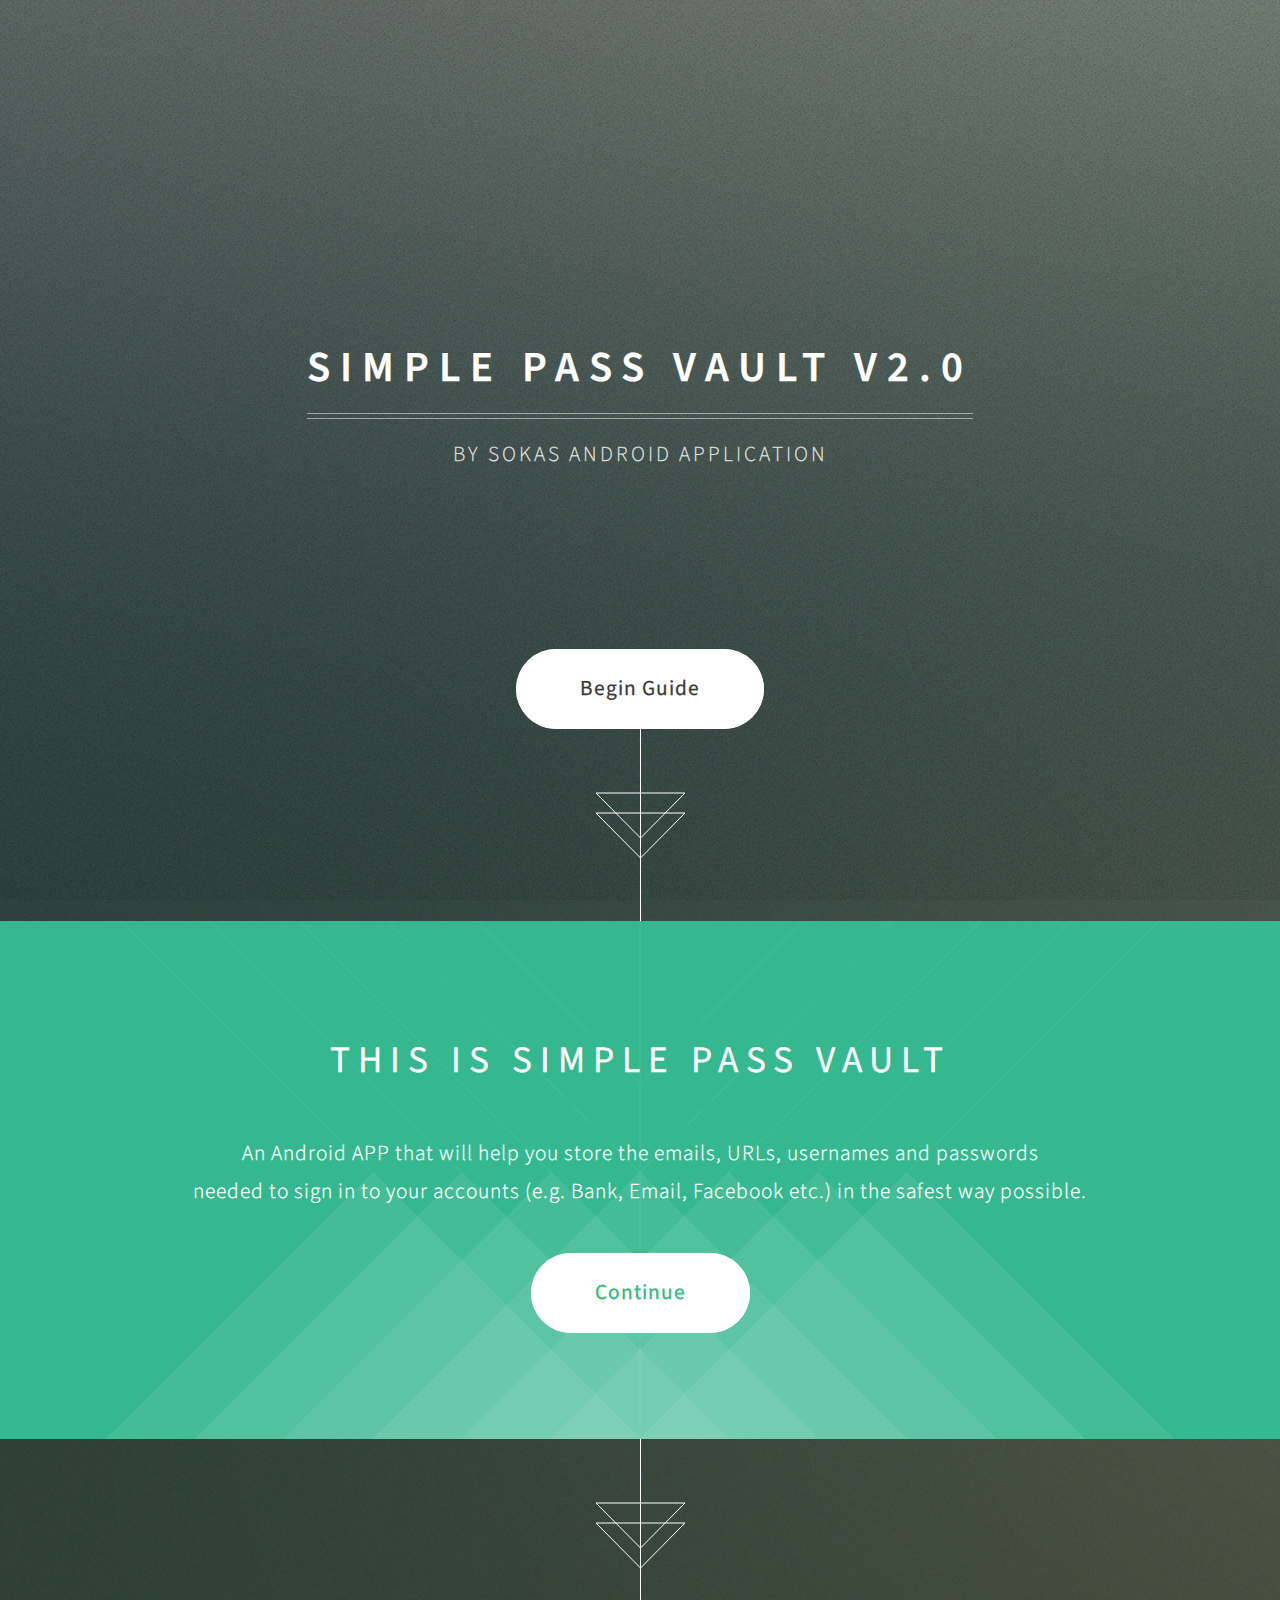
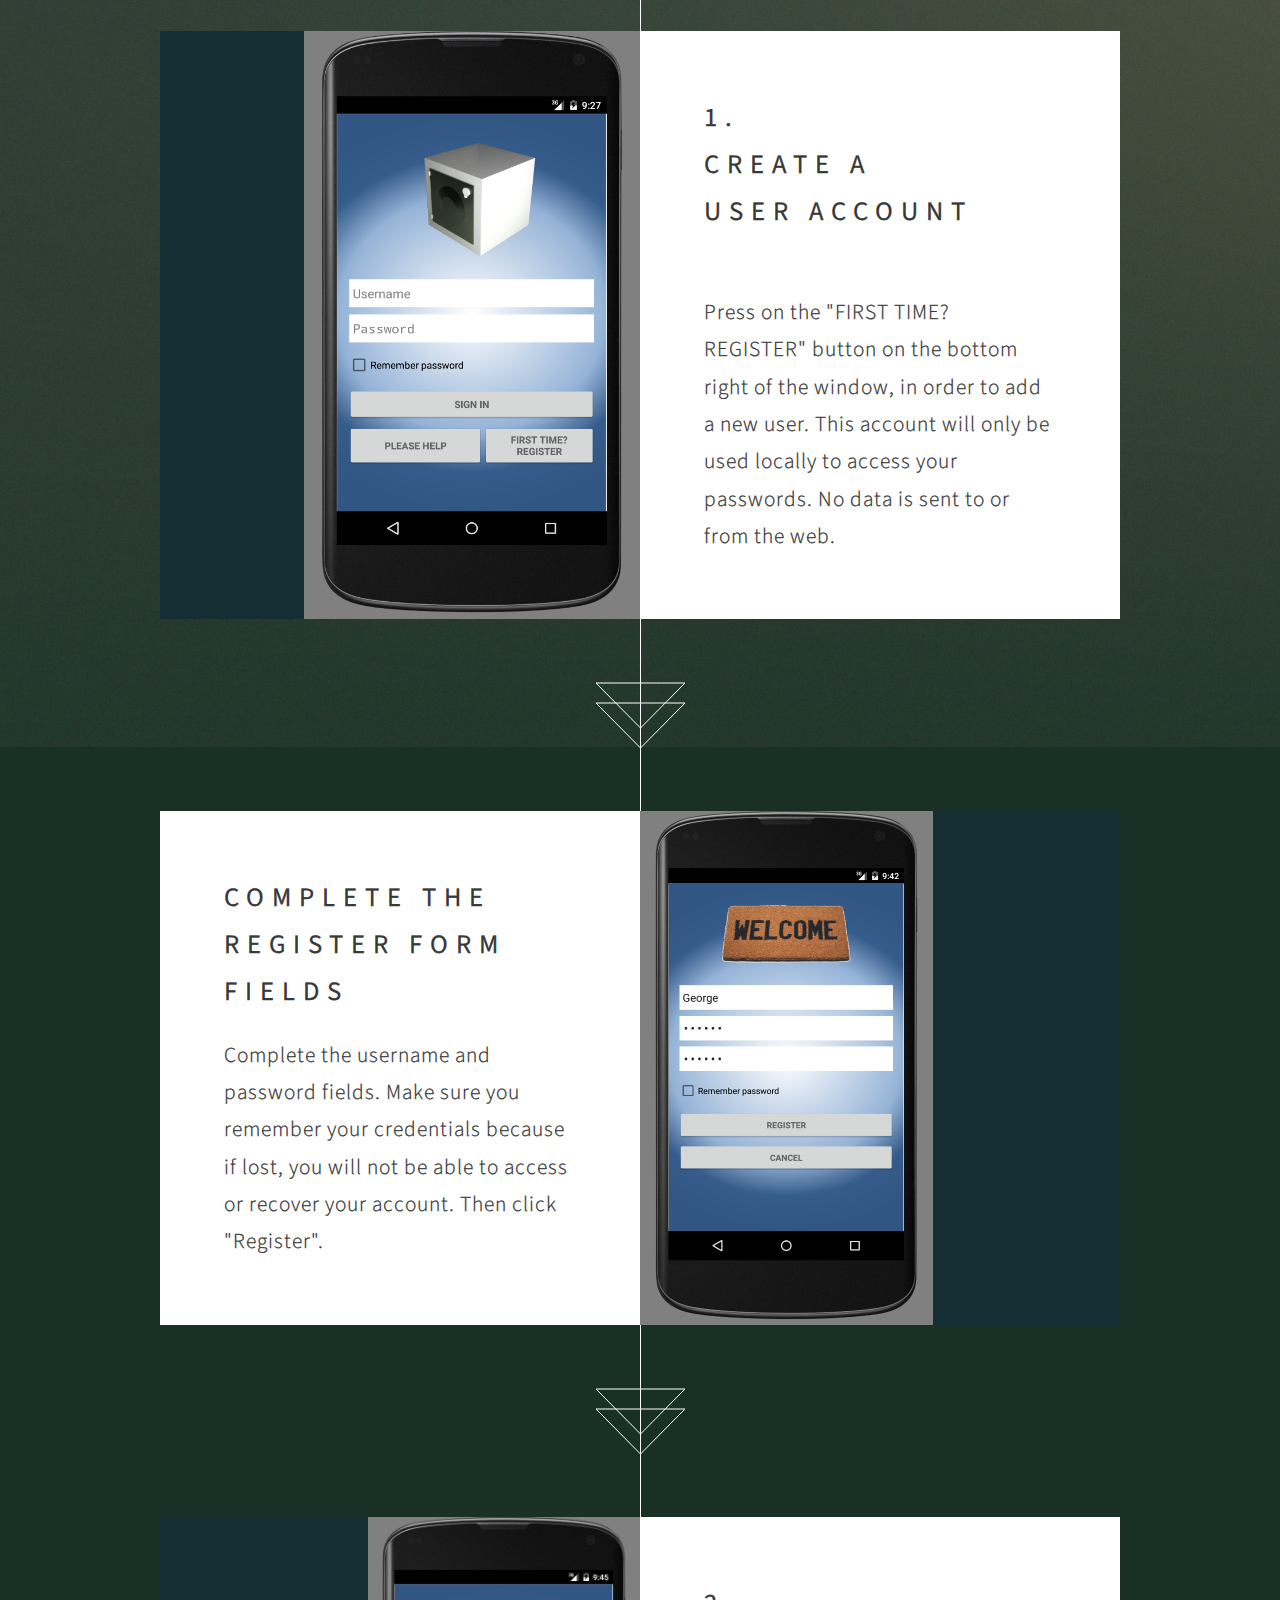
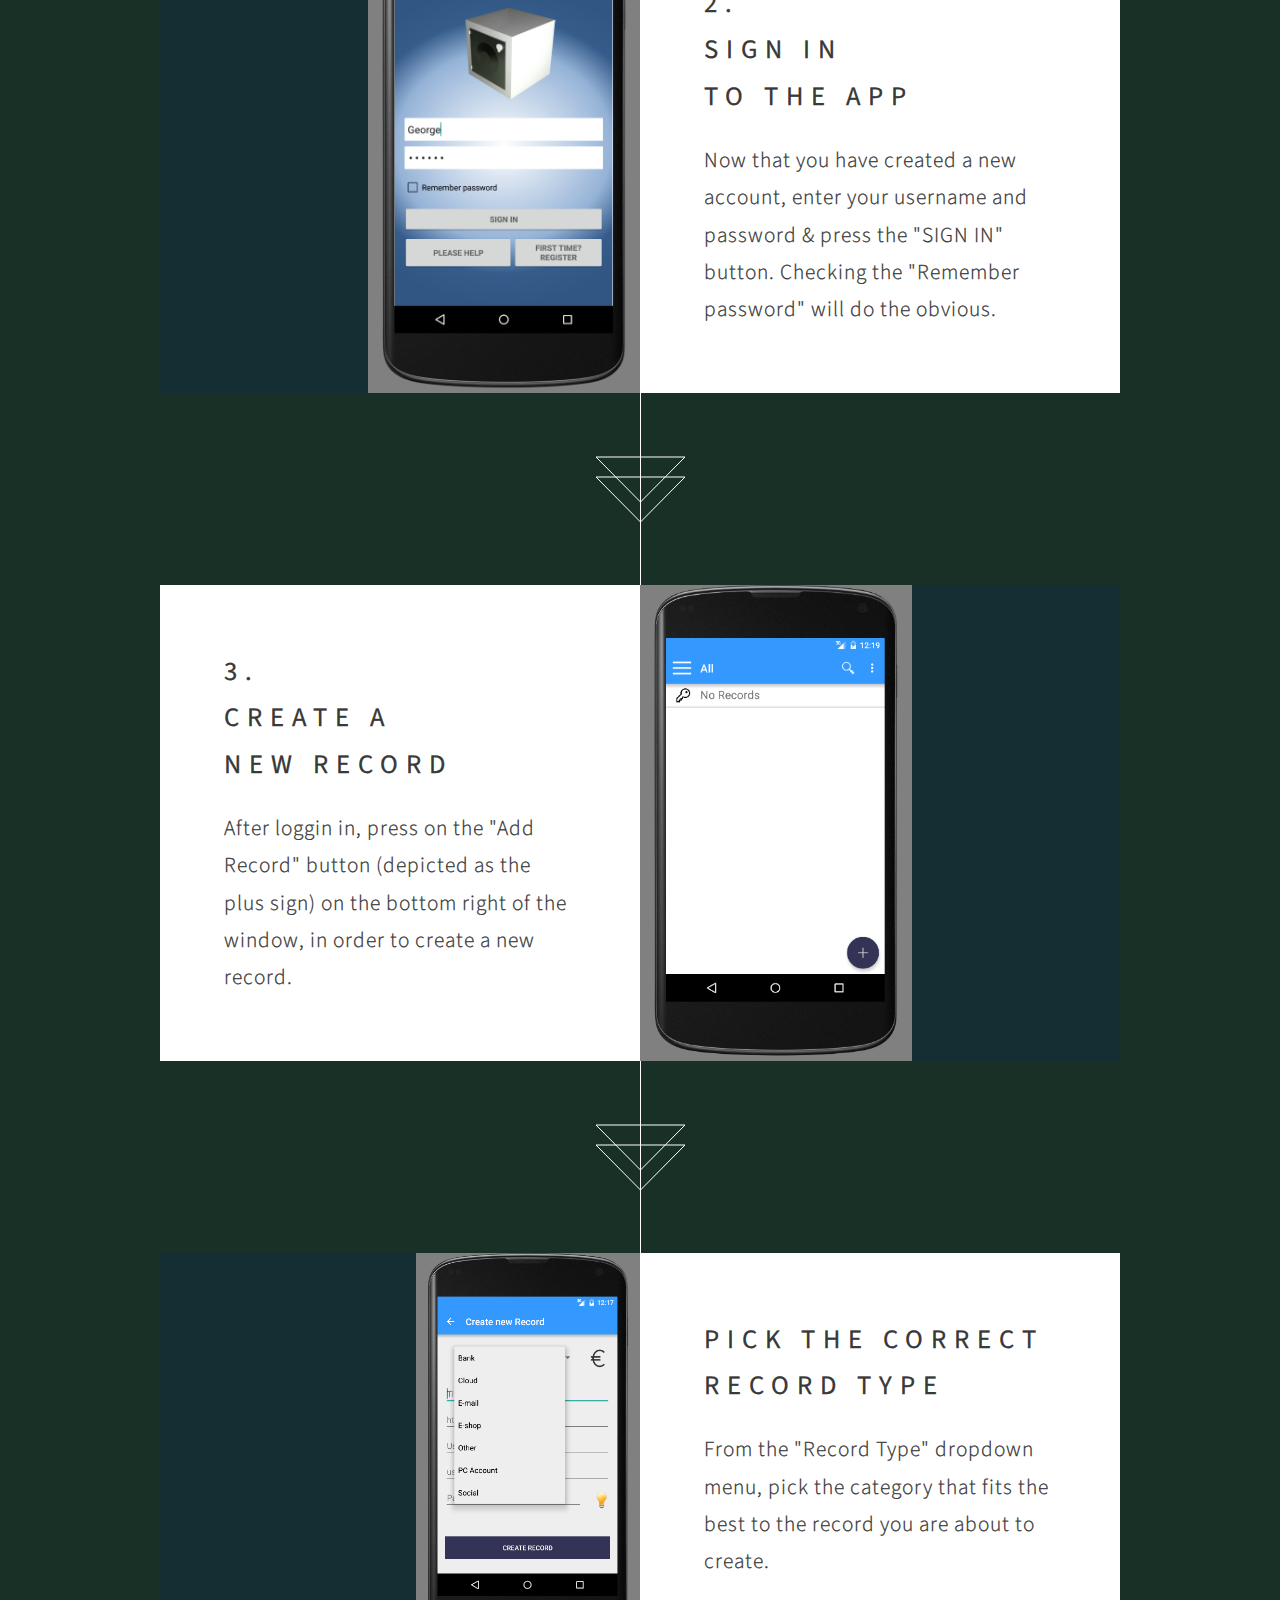
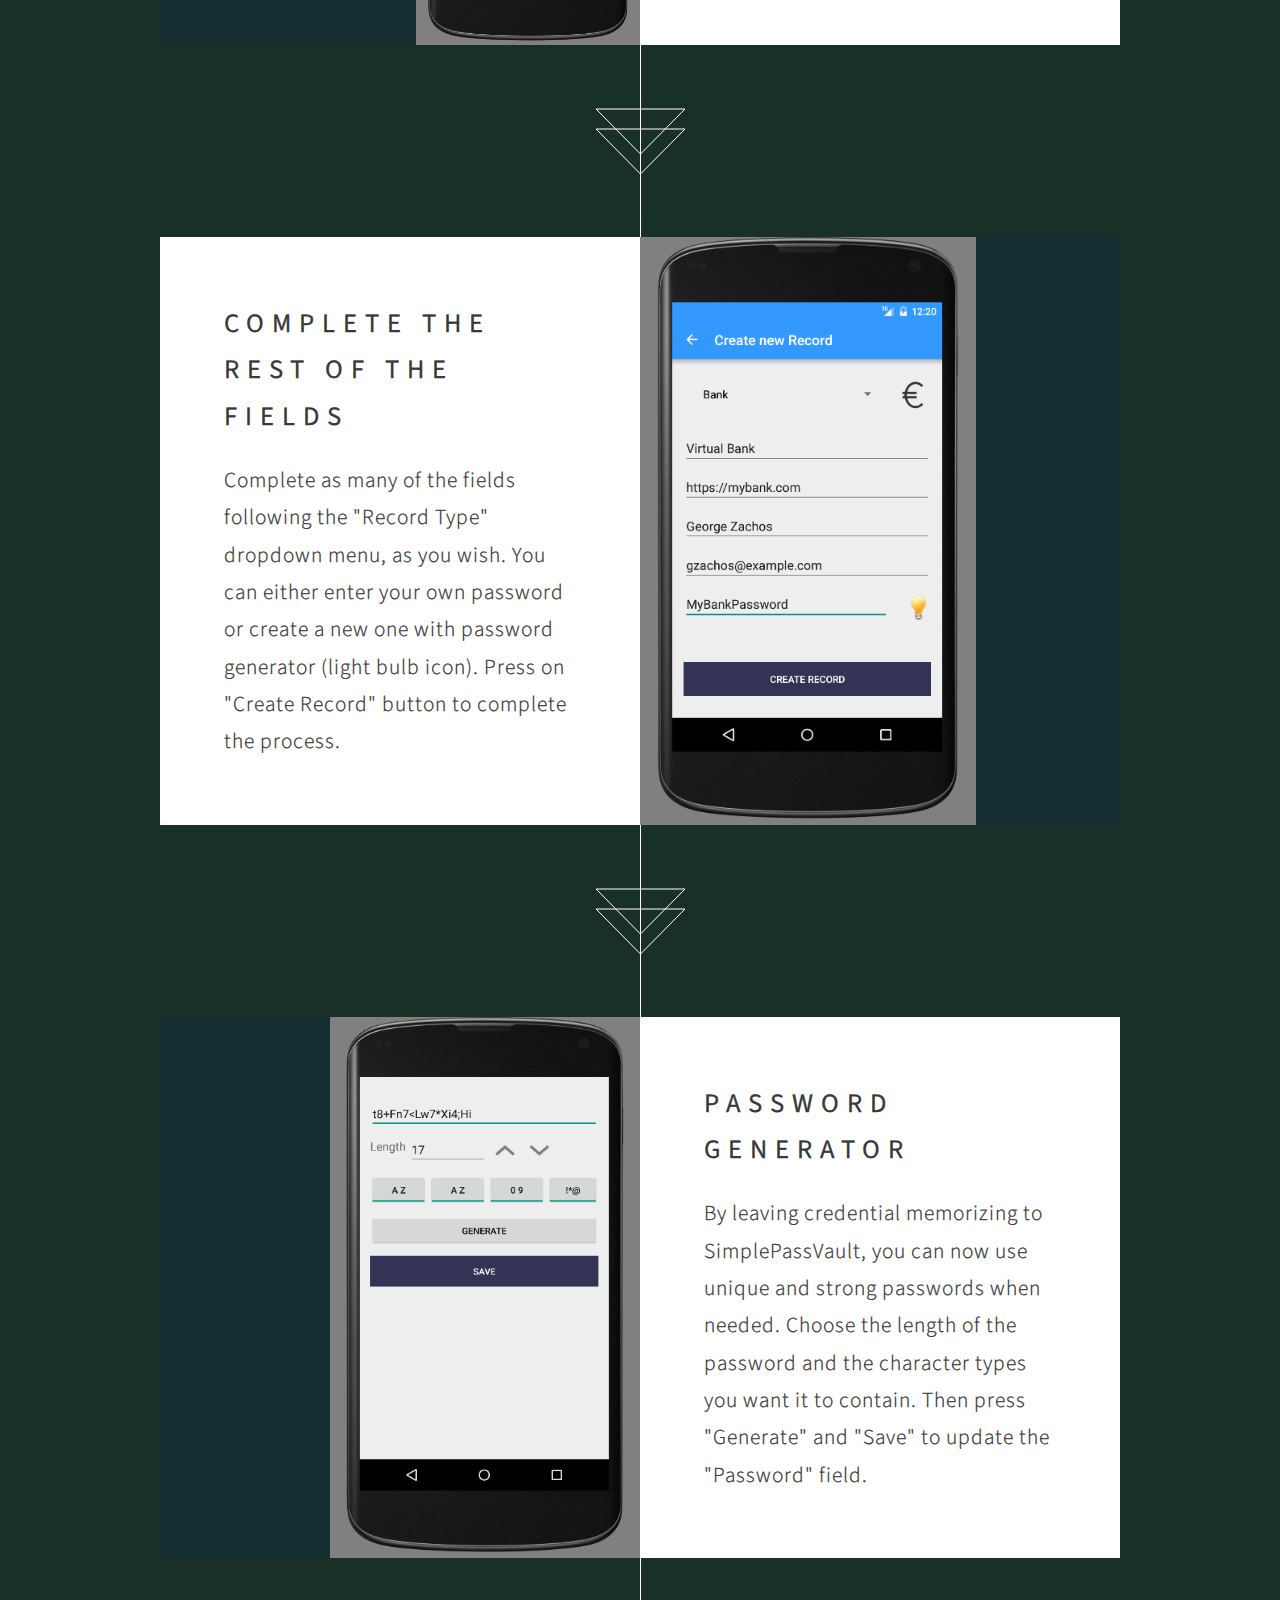
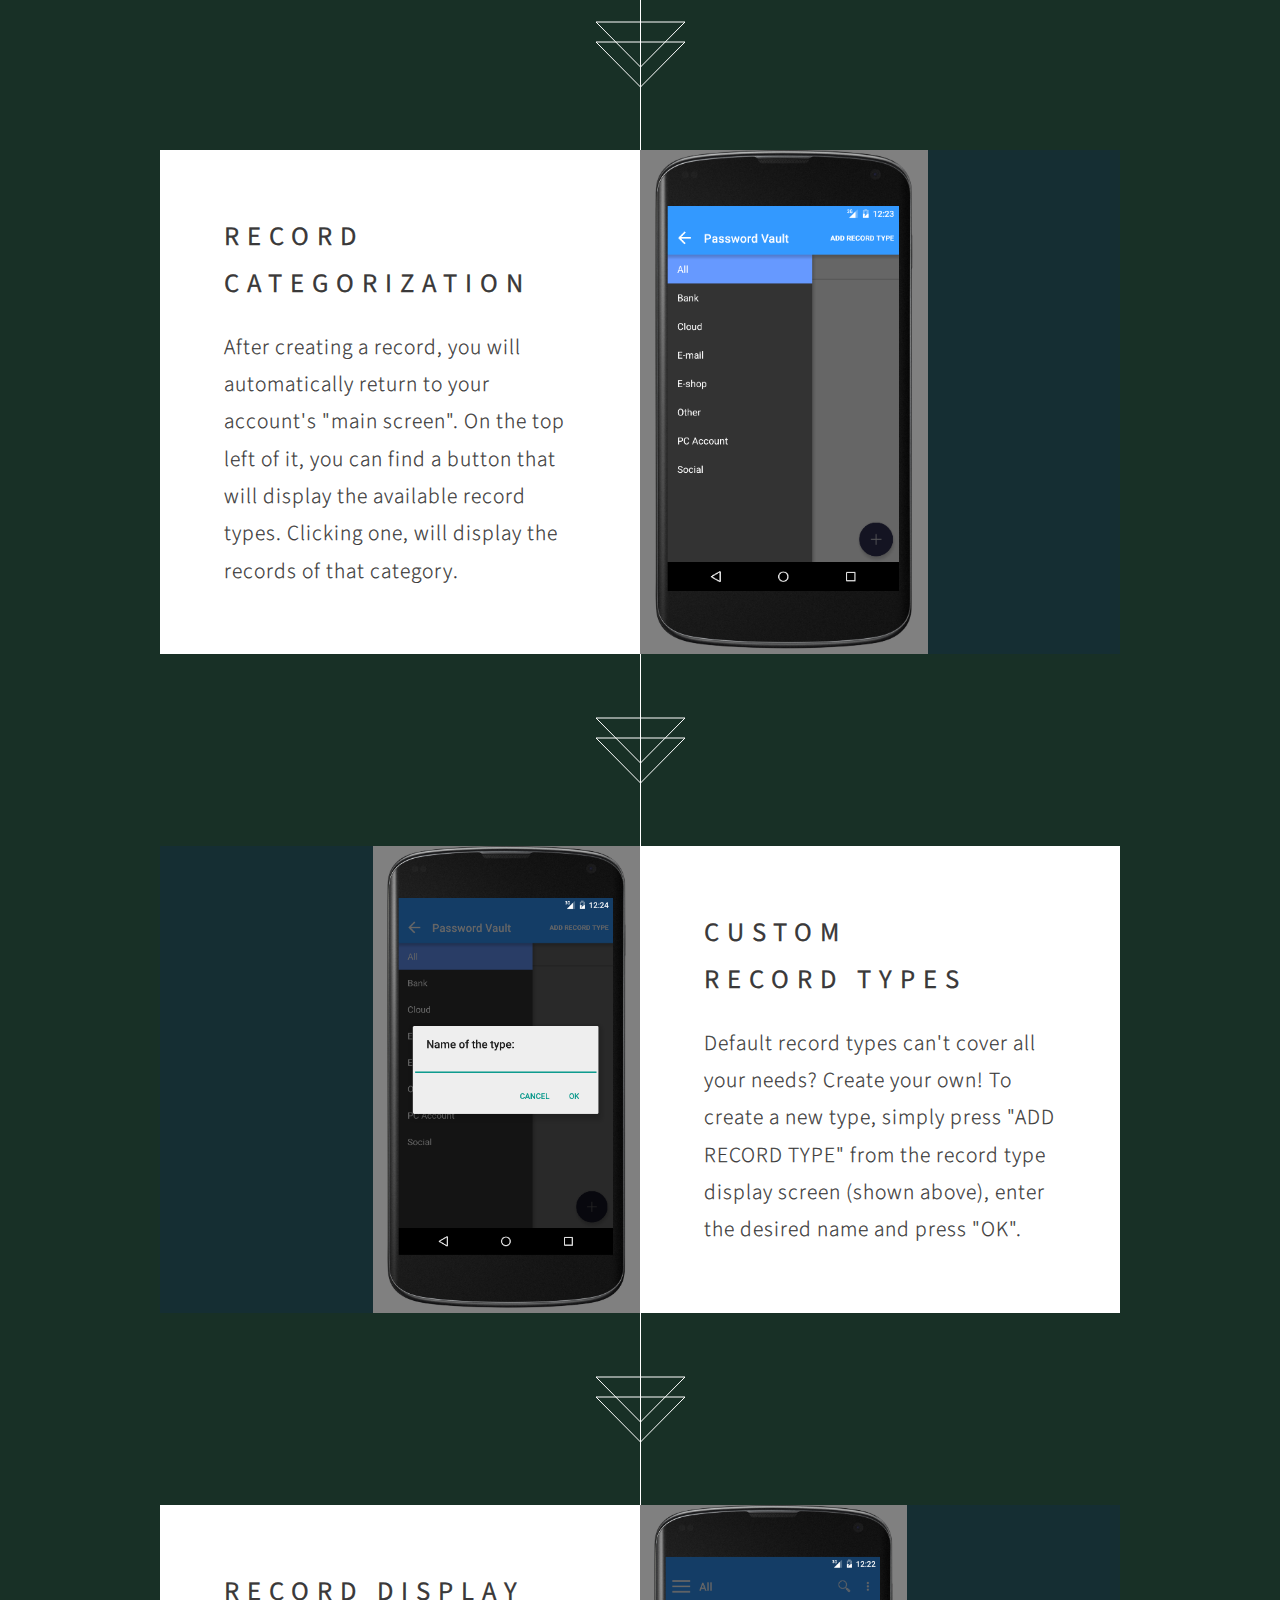
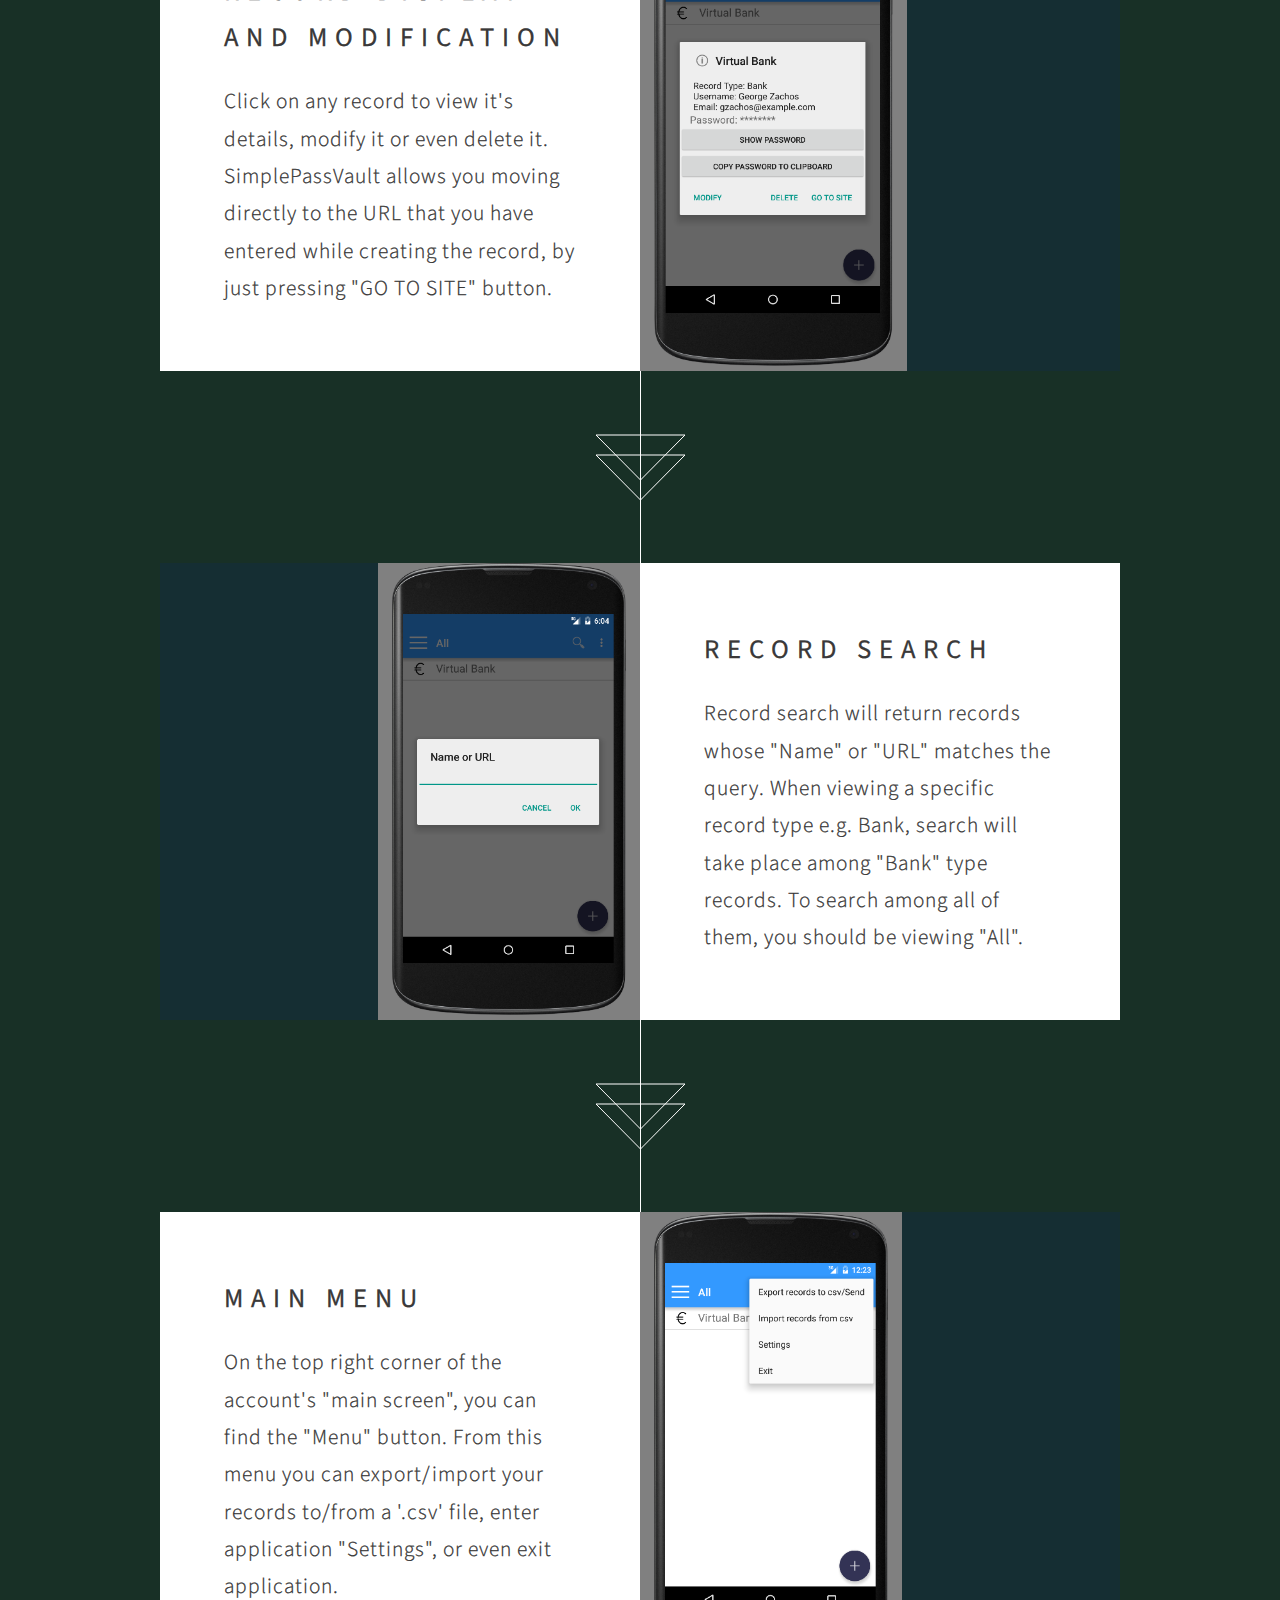
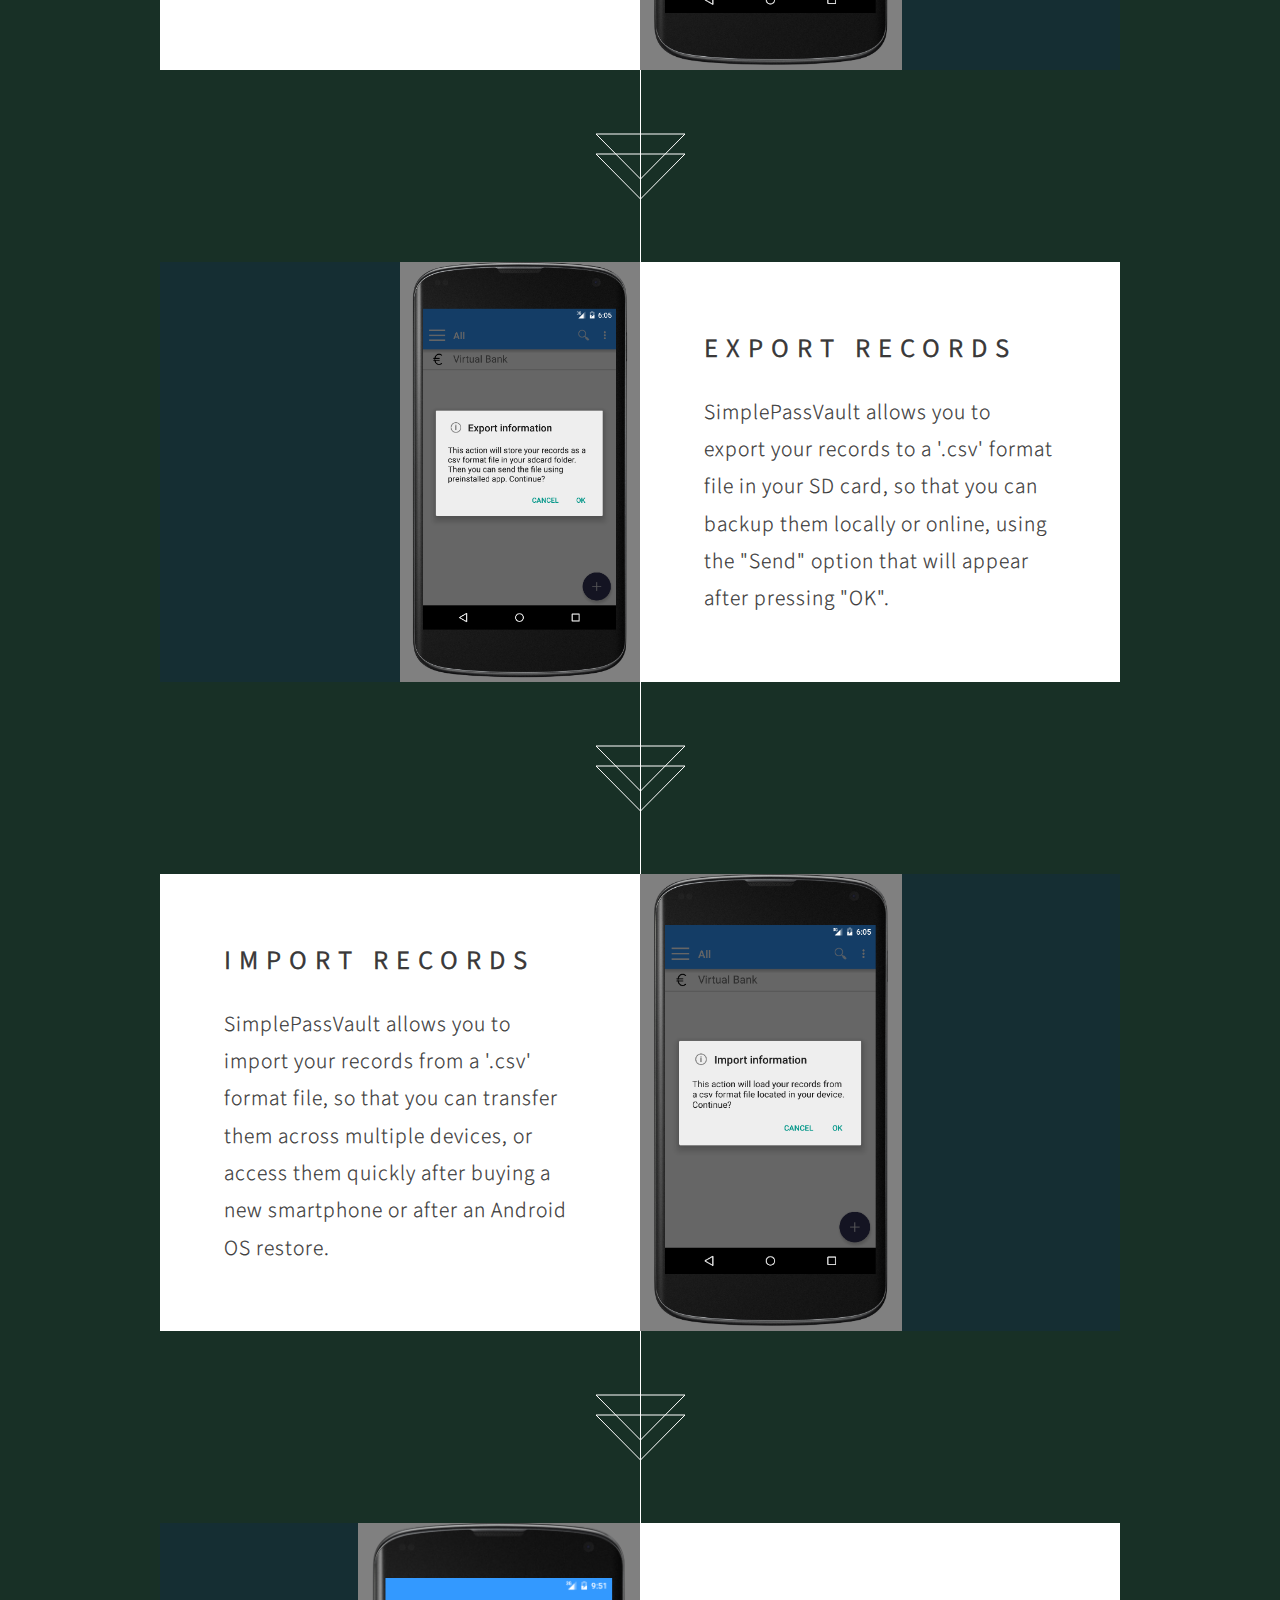
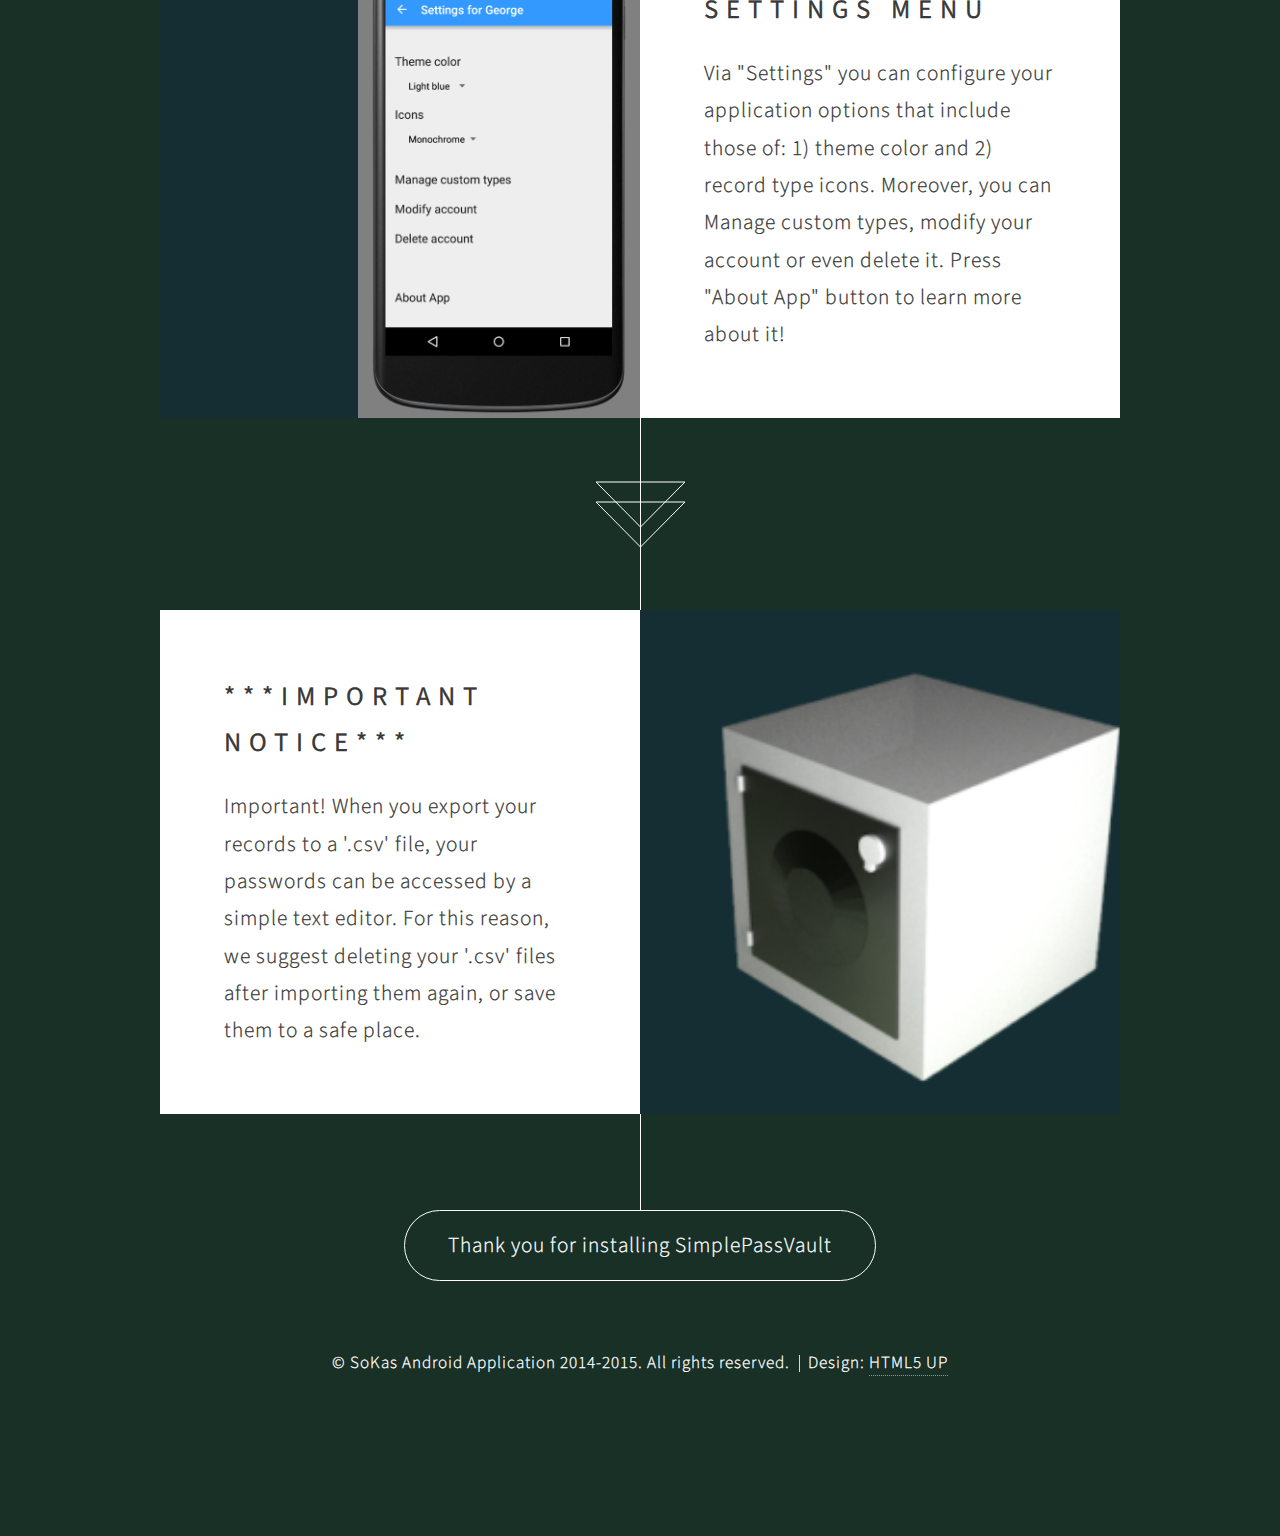
==== commit cd668c07: "Updated website for SimplePassvault v2.0" ====
--- a/simple-pass-vault/index.html
+++ b/simple-pass-vault/index.html
@@ -6,11 +6,12 @@
 -->
 <html>
 	<head>
-		<title>SimplePassVault Help</title>
+		<title>SimplePassVault v2.0 Help</title>
 		<meta http-equiv="content-type" content="text/html; charset=utf-8" />
 		<meta name="description" content="" />
 		<meta name="keywords" content="" />
-		<link rel="shortcut icon" href="./images/favicon.ico" >
+		<link rel="shortcut icon" href="./images/favicon.ico" > <!-- This line was added by George Zachos -->
+		<!--[if lte IE 8]><script src="css/ie/html5shiv.js"></script><![endif]-->
 		<script src="js/jquery.min.js"></script>
 		<script src="js/jquery.scrolly.min.js"></script>
 		<script src="js/jquery.poptrox.min.js"></script>
@@ -20,13 +21,14 @@
 			<link rel="stylesheet" href="css/skel.css" />
 			<link rel="stylesheet" href="css/style.css" />
 		</noscript>
+		<!--[if lte IE 8]><link rel="stylesheet" href="css/ie/v8.css" /><![endif]-->
 	</head>
 	<body>
 
 		<!-- Header -->
 			<section id="header">
 				<header>
-					<h1>Simple Pass Vault</h1>
+					<h1>Simple Pass Vault v2.0</h1>
 					<p>By SoKaS Android Application</p>
 				</header>
 				<footer>
@@ -34,7 +36,6 @@
 				</footer>
 			</section>
 		
-		<!-- Banner -->
 			<section id="banner">
 				<header>
 					<h2>This is Simple Pass Vault</h2>
@@ -45,115 +46,106 @@
 				</footer>
 			</section>
 		
-		<!-- Feature 1 -->
-			<article id="first" class="container box style1 right">
-				<a href="#" class="image fit"><img src="images/1_login_screen.png" alt="" /></a>
+			<article id="first" class="container box style1 right">
+				<a href="#" class="image fit"><img src="images/01_login_screen.png" alt="" /></a>
 				<div class="inner">
 					<header>
 						<h2>1.<br>Create a<br/>
 						user account</h2><br/>
 					</header>
-					<p>Press on the "Create User" button on the top right of the window, in order to add a new user. This account will only be used locally to access your passwords. No data is sent to or from the web.</p>
-				</div>
-			</article>
-		
-		<!-- Feature 2 -->
-			<article class="container box style1 left">
-				<a href="#" class="image fit"><img src="images/2_create_user.png" alt="" /></a>
-				<div class="inner">
-					<header>
-						<h2>Select a username<br />
-						and a password</h2>
-					</header>
-					<p>Complete the username and password fields. Make sure you remember your credentials because if lost, you will not be able to access or recover your account. </p>
-				</div>
-			</article>
-		
-		<!-- Feature 3 -->
-			<article id="first" class="container box style1 right">
-				<a href="#" class="image fit"><img src="images/3_dropdown.png" alt="" /></a>
-				<div class="inner">
-					<header>
-						<h2>2.<br/>Log in<br />
+					<p>Press on the "FIRST TIME? REGISTER" button on the bottom right of the window, in order to add a new user. This account will only be used locally to access your passwords. No data is sent to or from the web.</p>
+				</div>
+			</article>
+		
+			<article class="container box style1 left">
+				<a href="#" class="image fit"><img src="images/02_register.png" alt="" /></a>
+				<div class="inner">
+					<header>
+						<h2>Complete the <br />
+						register form fields</h2>
+					</header>
+					<p>Complete the username and password fields. Make sure you remember your credentials because if lost, you will not be able to access or recover your account. Then click "Register".</p>
+				</div>
+			</article>
+		
+			<article id="first" class="container box style1 right">
+				<a href="#" class="image fit"><img src="images/03_sign_in.png" alt="" /></a>
+				<div class="inner">
+					<header>
+						<h2>2.<br/>Sign in<br />
 						to the app</h2>
 					</header>
-					<p>Now that you have created a new account, select your username from the dropdown menu, enter your password and press the "Login" button. </p>
-				</div>
-			</article>
-
-		<!-- Feature 4 -->
-			<article class="container box style1 left">
-				<a href="#" class="image fit"><img src="images/4_create_record.png" alt="" /></a>
+					<p>Now that you have created a new account, enter your username and password &amp; press the "SIGN IN" button. Checking the "Remember password" will do the obvious.</p>
+				</div>
+			</article>
+
+			<article class="container box style1 left">
+				<a href="#" class="image fit"><img src="images/04_create_record.png" alt="" /></a>
 				<div class="inner">
 					<header>
 						<h2>3.<br />Create a<br />
 						new record</h2>
 					</header>
-					<p>After loggin in, press on the "New Record" button on the top right of the window, in order to create a new record.</p>
-				</div>
-			</article>
-
-		<!-- Feature 5 -->
-			<article id="first" class="container box style1 right">
-				<a href="#" class="image fit"><img src="images/5_create_record.png" alt="" /></a>
-				<div class="inner">
-					<header>
-						<h2>Pick the right<br />
+					<p>After loggin in, press on the "Add Record" button (depicted as the plus sign) on the bottom right of the window, in order to create a new record.</p>
+				</div>
+			</article>
+
+			<article id="first" class="container box style1 right">
+				<a href="#" class="image fit"><img src="images/05_choose_record_type.png" alt="" /></a>
+				<div class="inner">
+					<header>
+						<h2>Pick the correct<br />
 						record type</h2>
 					</header>
 					<p>From the "Record Type" dropdown menu, pick the category that fits the best to the record you are about to create.</p>
 				</div>
 			</article>
 		
-		<!-- Feature 6 -->
-			<article class="container box style1 left">
-				<a href="#" class="image fit"><img src="images/6_create_record_type.png" alt="" /></a>
+
+			<article class="container box style1 left">
+				<a href="#" class="image fit"><img src="images/07_create_record_fields.png" alt="" /></a>
+				<div class="inner">
+					<header>
+						<h2>Complete the<br />
+						rest of the fields</h2>
+					</header>
+					<p>Complete as many of the fields following the "Record Type" dropdown menu, as you wish. You can either enter your own password or create a new one with password generator (light bulb icon). Press on "Create Record" button to complete the process.</p>
+				</div>
+			</article>
+		
+			<article id="first" class="container box style1 right">
+				<a href="#" class="image fit"><img src="images/08_generator.png" alt="" /></a>
+				<div class="inner">
+					<header>
+						<h2>Password Generator<br />
+						</h2>
+					</header>
+					<p>By leaving credential memorizing to SimplePassVault, you can now use unique and strong passwords when needed. Choose the length of the password and the character types you want it to contain. Then press "Generate" and "Save" to update the "Password" field.</p>
+				</div>
+			</article>
+
+			<article id="first" class="container box style1 left">
+				<a href="#" class="image fit"><img src="images/09_record_categorization.png" alt="" /></a>
+				<div class="inner">
+					<header>
+						<h2>Record<br />
+						Categorization</h2>
+					</header>
+					<p>After creating a record, you will automatically return to your account's "main screen". On the top left of it, you can find a button that will display the available record types. Clicking one, will display the records of that category.</p>
+				</div>
+			</article>
+
+			<article class="container box style1 right">
+				<a href="#" class="image fit"><img src="images/06_new_record_type.png" alt="" /></a>
 				<div class="inner">
 					<header>
 						<h2>Custom<br />
 						 Record Types</h2>
 					</header>
-					<p>Can't default record types cover all your needs? Create your own! To create a new type, simply press "Add custom type", enter the desired name and press "Create". </p>
-				</div>
-			</article>
-
-		<!-- Feature 7 -->
-			<article class="container box style1 right">
-				<a href="#" class="image fit"><img src="images/7_create_record.png" alt="" /></a>
-				<div class="inner">
-					<header>
-						<h2>Complete the<br />
-						rest of the fields</h2>
-					</header>
-					<p>Complete as many of the fields following the "Record Type" dropdown menu, as you wish. You can either enter your own password or create a new one with password generator. Press on "Create Record" button to complete the process.</p>
-				</div>
-			</article>
-		
-		<!-- Feature 8 -->
-			<article id="first" class="container box style1 left">
-				<a href="#" class="image fit"><img src="images/8_generator.png" alt="" /></a>
-				<div class="inner">
-					<header>
-						<h2>Password Generator<br />
-						</h2>
-					</header>
-					<p>By leaving credential memorizing to SimplePassVault, you can now use unique and strong passwords when needed. Just press on "Generate" button, choose the length of the password and the character types you want to contain. Press "Generate" and "Save" to update the "Site Password" field.</p>
-				</div>
-			</article>
-
-		<!-- Feature 9 -->
-			<article id="first" class="container box style1 right">
-				<a href="#" class="image fit"><img src="images/9_categories.png" alt="" /></a>
-				<div class="inner">
-					<header>
-						<h2>Record<br />
-						Categorization</h2>
-					</header>
-					<p>After creating a record, you will automatically return to your account's "main screen". There, you can find a dropdown menu that will display the records of the type you select, or even all of them.</p>
-				</div>
-			</article>
-
-		<!-- Feature 10 -->
+					<p>Default record types can't cover all your needs? Create your own! To create a new type, simply press "ADD RECORD TYPE" from the record type display screen (shown above), enter the desired name and press "OK". </p>
+				</div>
+			</article>
+
 			<article class="container box style1 left">
 				<a href="#" class="image fit"><img src="images/10_modify_record.png" alt="" /></a>
 				<div class="inner">
@@ -161,34 +153,61 @@
 						<h2>Record Display<br />
 						and Modification</h2>
 					</header>
-					<p>Press on any record shown at your account's "main screen" to view it's details, modify it or even delete it. SimplePassVault allows you moving directly to the URL that you have entered while creating the record, by just pressing "Go to site" button.</p>
-				</div>
-			</article>
-
-			<!-- Feature 11 -->
-			<article id="first" class="container box style1 right">
-				<a href="#" class="image fit"><img src="images/11_app_dropdown.png" alt="" /></a>
+					<p>Click on any record to view it's details, modify it or even delete it. SimplePassVault allows you moving directly to the URL that you have entered while creating the record, by just pressing "GO TO SITE" button.</p>
+				</div>
+			</article>
+
+			<article class="container box style1 right">
+				<a href="#" class="image fit"><img src="images/14_search.png" alt="" /></a>
+				<div class="inner">
+					<header>
+						<h2>Record search</h2>
+					</header>
+					<p>Record search will return records whose "Name" or "URL" matches the query. When viewing a specific record type e.g. Bank, search will take place among "Bank" type records. To search among all of them, you should be viewing "All".</p>
+				</div>
+			</article>
+
+			<article id="first" class="container box style1 left">
+				<a href="#" class="image fit"><img src="images/11_main_menu.png" alt="" /></a>
 				<div class="inner">
 					<header>
 						<h2>Main Menu</h2>
 					</header>
-					<p>On the top right corner of the account's "main screen", you can find the "Menu" button. From this menu you can export/import your records to/from a '.csv' file, select whether you want your records to be alphabetically ordered, Logout or enter "Settings Menu".</p>
-				</div>
-			</article>
-
-		<!-- Feature 12 -->
-			<article class="container box style1 left">
-				<a href="#" class="image fit"><img src="images/12_menu.png" alt="" /></a>
+					<p>On the top right corner of the account's "main screen", you can find the "Menu" button. From this menu you can export/import your records to/from a '.csv' file, enter application "Settings", or even exit application.</p>
+				</div>
+			</article>
+
+			<article id="first" class="container box style1 right">
+				<a href="#" class="image fit"><img src="images/11_export.png" alt="" /></a>
+				<div class="inner">
+					<header>
+						<h2>Export Records</h2>
+					</header>
+					<p>SimplePassVault allows you to export your records to a '.csv' format file in your SD card, so that you can backup them locally or online, using the "Send" option that will appear after pressing "OK".</p>
+				</div>
+			</article>
+
+			<article id="first" class="container box style1 left">
+				<a href="#" class="image fit"><img src="images/11_import.png" alt="" /></a>
+				<div class="inner">
+					<header>
+						<h2>Import Records</h2>
+					</header>
+					<p>SimplePassVault allows you to import your records from a '.csv' format file, so that you can transfer them across multiple devices, or access them quickly after buying a new smartphone or after an Android OS restore.</p>
+				</div>
+			</article>
+
+			<article class="container box style1 right">
+				<a href="#" class="image fit"><img src="images/12_settings_menu.png" alt="" /></a>
 				<div class="inner">
 					<header>
 						<h2>Settings Menu</h2>
 					</header>
-					<p>Via "settings menu" you can configure your APP options that include those of: 1)exiting the APP when you logout, 2)enabling/disabling APP password protection and 3)sorting custom types. Moreover, you can Manage custom types, modify your account or even delete it.</p>
-				</div>
-			</article>
-
-				<!-- Feature 13 -->
-			<article id="first" class="container box style1 right">
+					<p>Via "Settings" you can configure your application options that include those of: 1) theme color and 2) record type icons. Moreover, you can Manage custom types, modify your account or even delete it. Press "About App" button to learn more about it!</p>
+				</div>
+			</article>
+
+			<article id="first" class="container box style1 left">
 				<a href="#" class="image fit"><img src="images/13_simplepassvault.png" alt="" /></a>
 				<div class="inner">
 					<header>
@@ -205,7 +224,7 @@
 
 			<div class="copyright">
 				<ul class="menu">
-					<li>&copy; SoKas Android Application 2014. All rights reserved.</li><li>Design: <a href="http://html5up.net">HTML5 UP</a></li>
+					<li>&copy; SoKas Android Application 2014-2015. All rights reserved.</li><li>Design: <a href="http://html5up.net">HTML5 UP</a></li>
 				</ul>
 			</div>
 		</section>
--- a/simple-pass-vault/css/ie/v8.css
+++ b/simple-pass-vault/css/ie/v8.css
@@ -0,0 +1,104 @@
+/*
+	Overflow by HTML5 UP
+	html5up.net | @n33co
+	Free for personal and commercial use under the CCA 3.0 license (html5up.net/license)
+*/
+
+/*********************************************************************************/
+/* Basic                                                                         */
+/*********************************************************************************/
+
+	body
+	{
+		background-image:		url('../../images/bg.jpg');
+		background-repeat:		no-repeat;
+		background-size:		cover;
+		background-position: 	auto;
+		background-attachment:	scroll;
+		-ms-behavior: url('css/ie/backgroundsize.min.htc');
+	}
+
+	/* Section/Article */
+
+		section,
+		article
+		{
+		}
+		
+			section > .last-child,
+			article > .last-child
+			{
+				margin-bottom: 0;
+			}
+
+			section.last-child,
+			article.last-child
+			{
+				margin-bottom: 0;
+			}
+
+	/* Button */
+
+		input[type="button"],
+		input[type="submit"],
+		input[type="reset"],
+		.button
+		{
+			position: relative;
+			-ms-behavior: url('css/ie/PIE.htc');
+		}
+
+			input[type="button"].style2,
+			input[type="submit"].style2,
+			input[type="reset"].style2,
+			.button.style2
+			{
+			}
+
+				input[type="button"].style2:hover,
+				input[type="submit"].style2:hover,
+				input[type="reset"].style2:hover,
+				.button.style2:hover
+				{
+					color: #35b88f !important;
+				}
+			
+			input[type="button"].style3,
+			input[type="submit"].style3,
+			input[type="reset"].style3,
+			.button.style3
+			{
+				background: #fefefe;
+				border: solid 1px #dad9d9;
+			}
+			
+/*********************************************************************************/
+/* Footer                                                                        */
+/*********************************************************************************/
+
+	#footer
+	{
+	}
+
+		#footer .icons
+		{
+			position: relative;
+			-ms-behavior: url('css/ie/PIE.htc');
+		}
+		
+/*********************************************************************************/
+/* Header                                                                        */
+/*********************************************************************************/
+
+	#header
+	{
+	}
+	
+		#header header
+		{
+		}
+
+			#header header p
+			{
+				border-top: solid 1px #888;
+			}